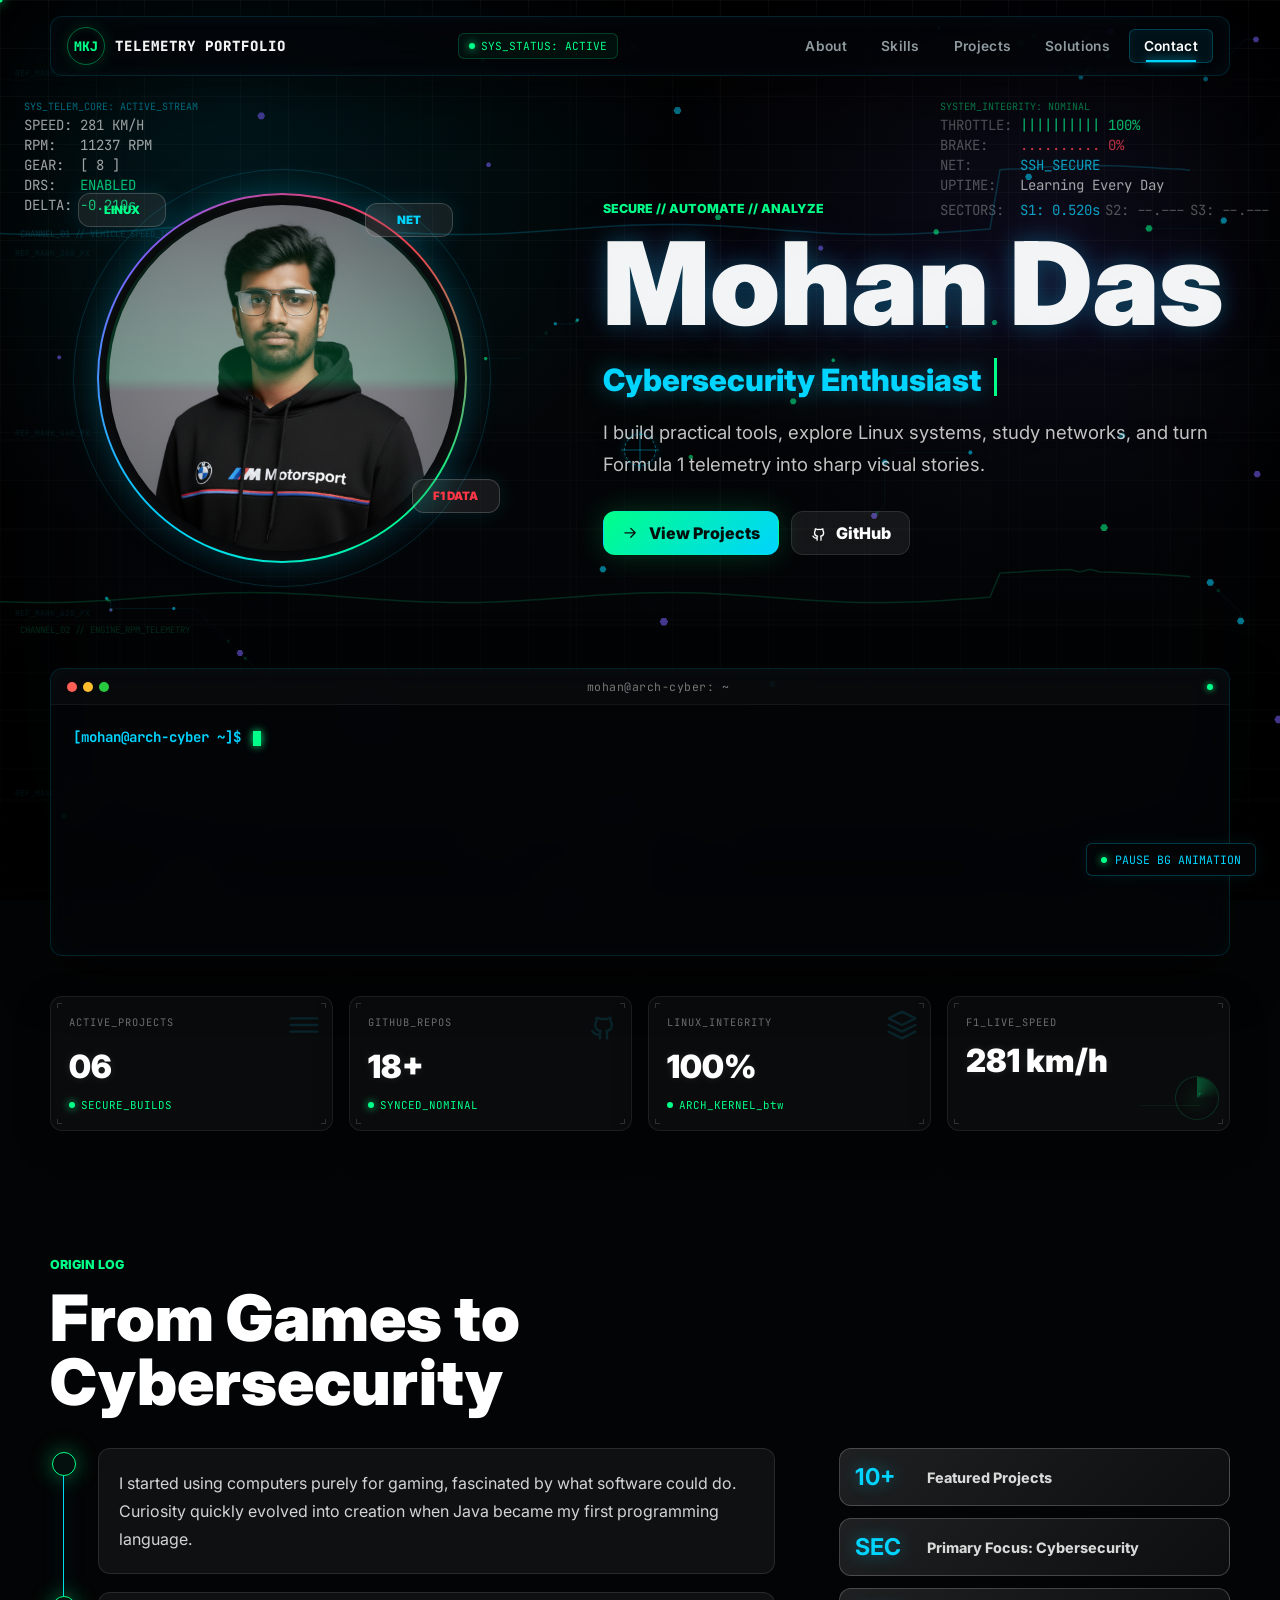
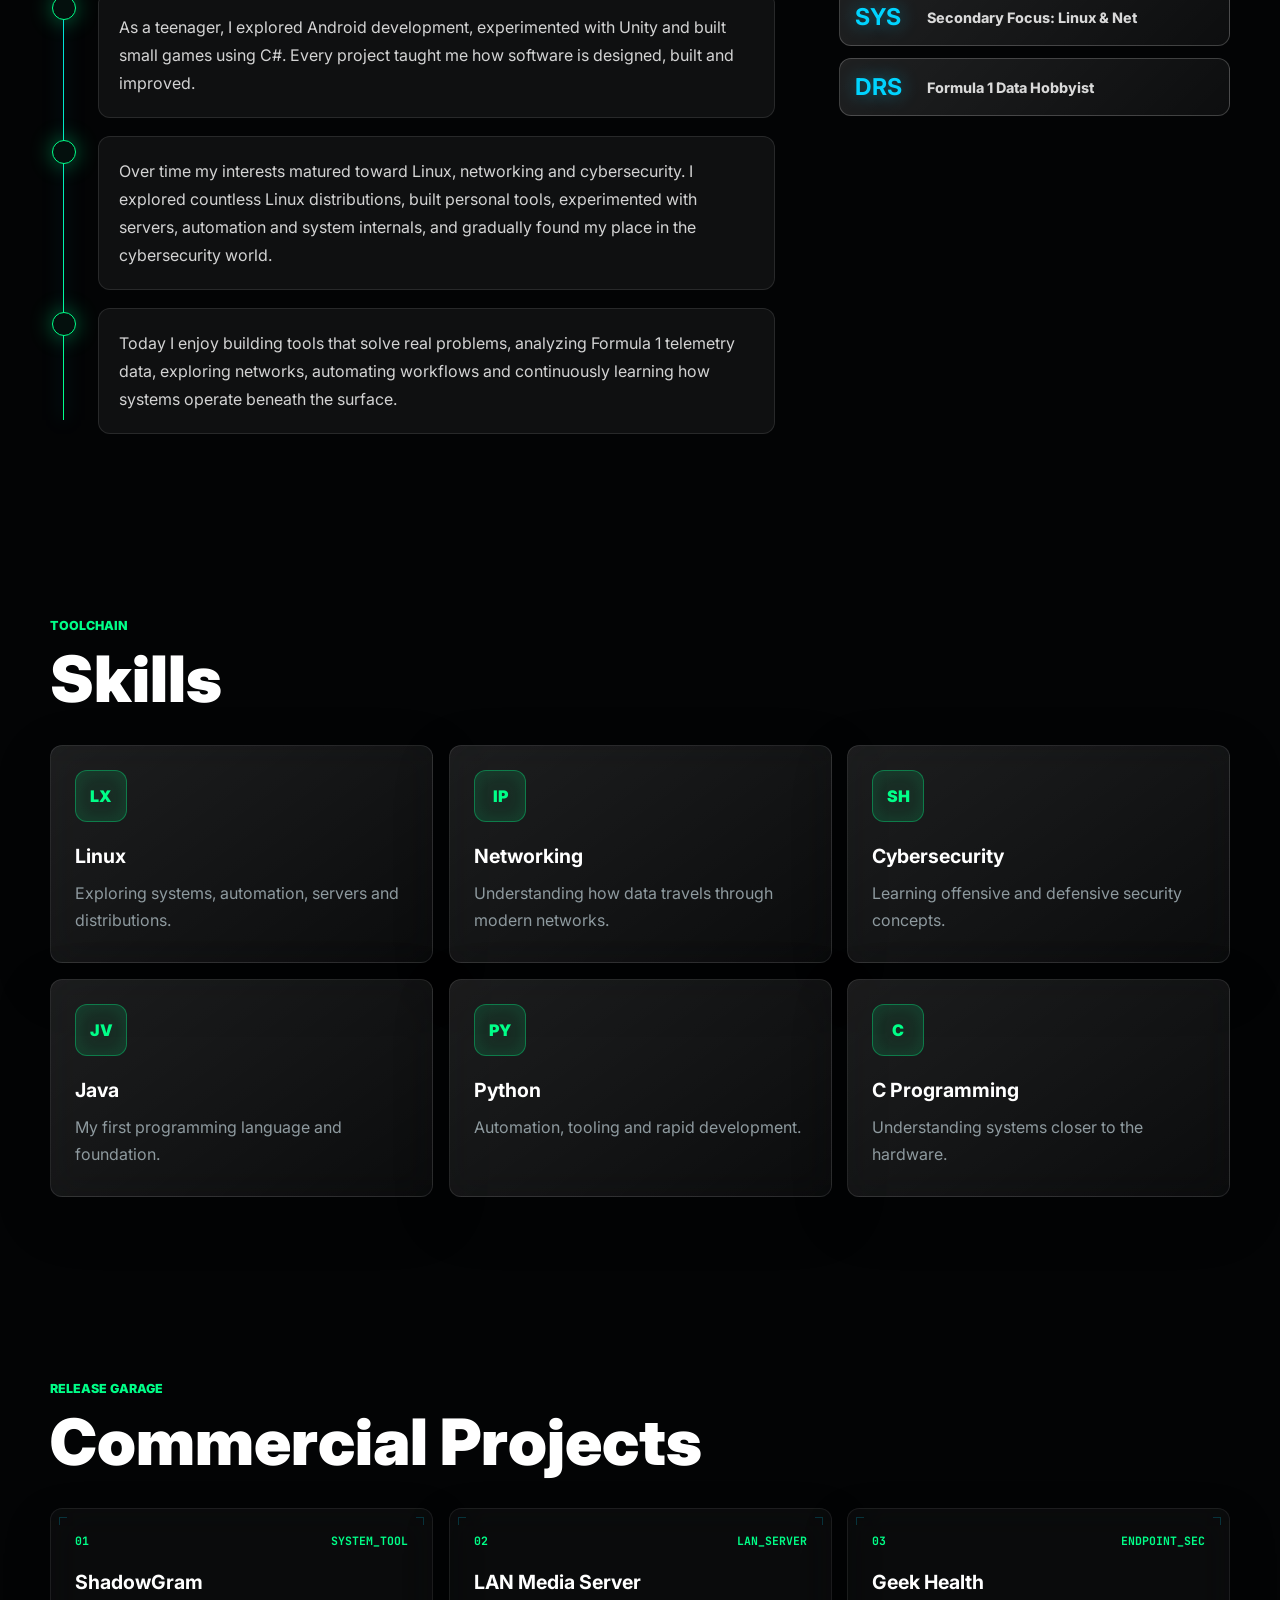
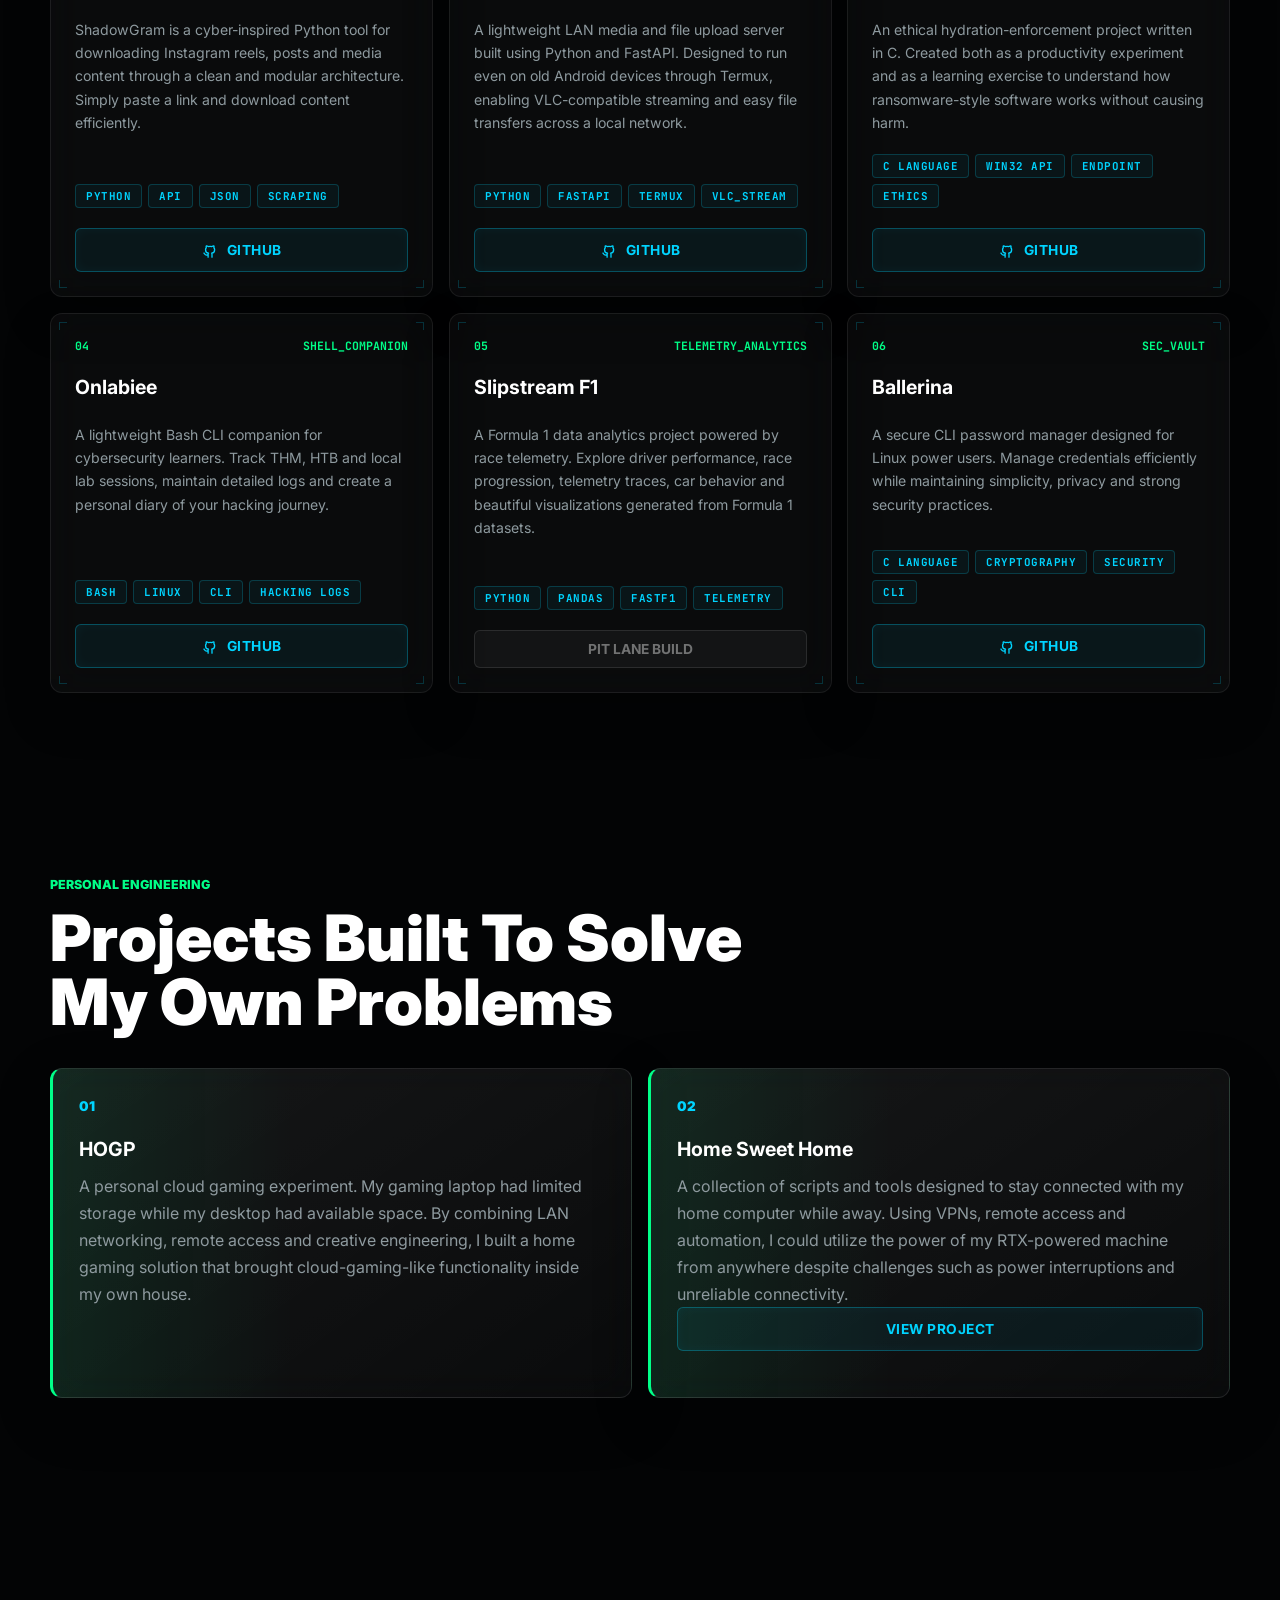
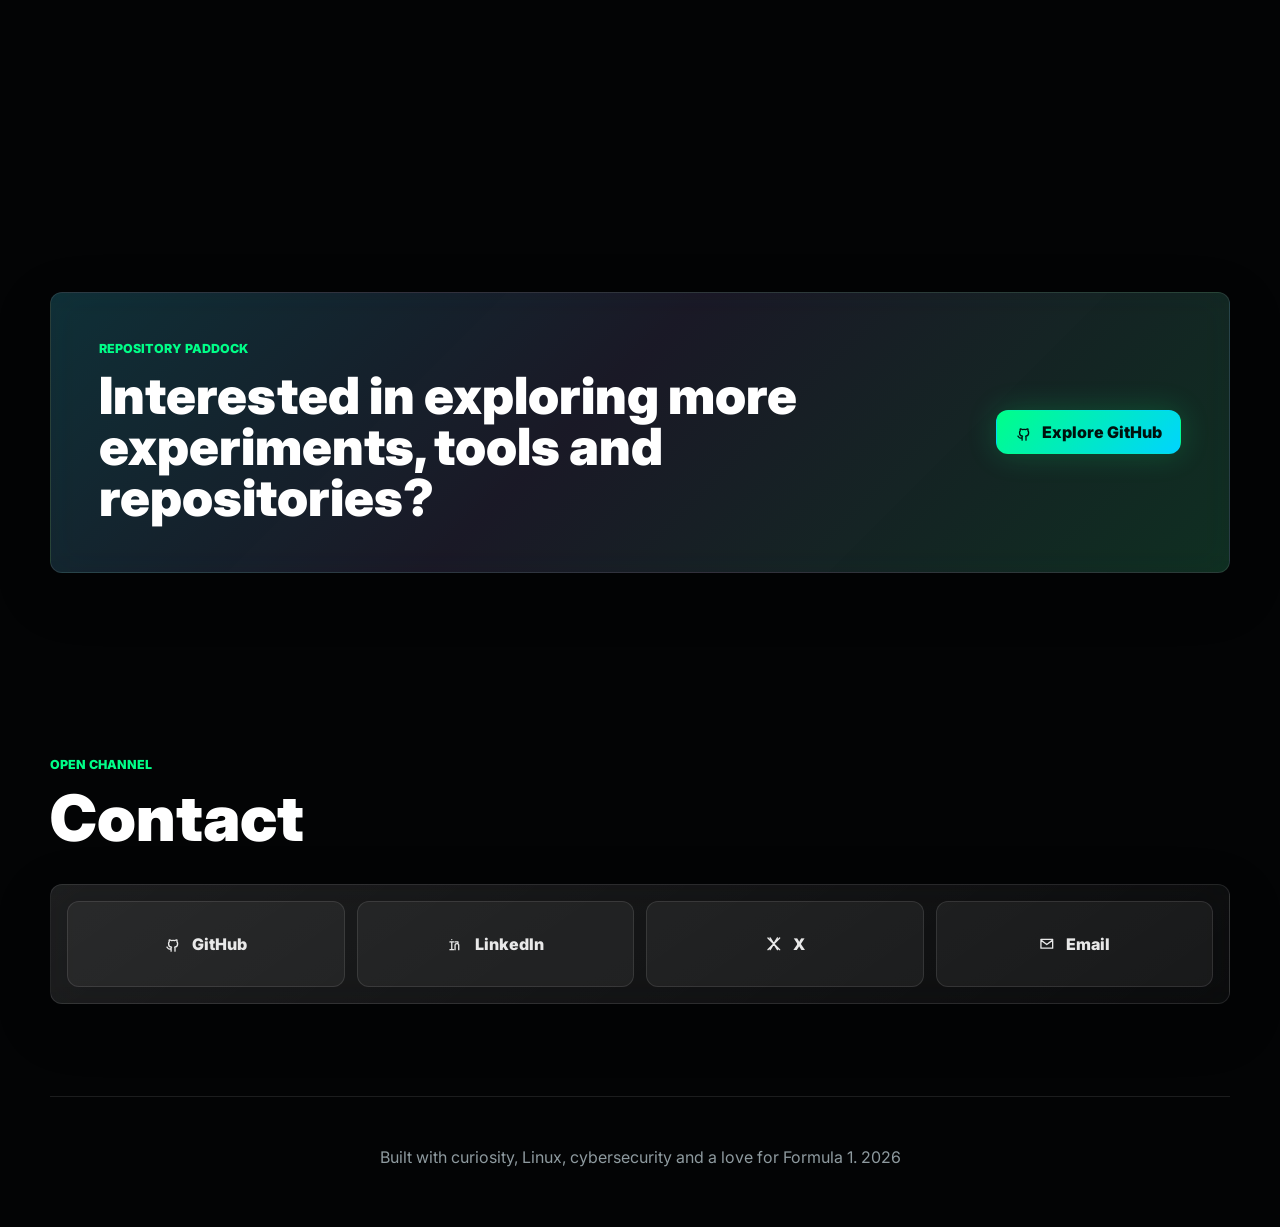
==== new/index.html @ 69c66ffc "Portfolio V2 before deployment" ====
<!DOCTYPE html>
<html lang="en">
<head>
  <meta charset="UTF-8">
  <meta name="viewport" content="width=device-width, initial-scale=1.0">
  <meta name="description" content="Mohandas K J portfolio: cybersecurity, Linux, networking, Python, tools, and Formula 1 telemetry projects.">
  <title>Mohandas K J | Cybersecurity Portfolio</title>
  <link rel="preconnect" href="https://fonts.googleapis.com">
  <link rel="preconnect" href="https://fonts.gstatic.com" crossorigin>
  <link href="https://fonts.googleapis.com/css2?family=Fira+Code:wght@400;500;700&family=Inter:wght@300;400;500;600;700;800;900&family=JetBrains+Mono:ital,wght@0,300;0,400;0,600;0,700;1,400&display=swap" rel="stylesheet">
  <link rel="stylesheet" href="styles.css">
</head>
<body>
  <div class="loader" id="loader" aria-hidden="true">
    <div class="loader-console">
      <div class="loader-header">
        <div class="terminal-dots">
          <span class="terminal-dot red"></span>
          <span class="terminal-dot yellow"></span>
          <span class="terminal-dot green"></span>
        </div>
        <div class="loader-title">SECURE_CORE_BOOT_V2.7</div>
        <div class="terminal-status-dot"></div>
      </div>
      <div class="loader-body" id="loader-body">
        <!-- Scroll logs populated dynamically by script -->
      </div>
      <div class="loader-footer">
        <div class="loader-status-container">
          <span>SYS_INIT: SEQUENCE_START</span>
          <span id="loader-percent">0%</span>
        </div>
        <div class="loader-bar"><span id="loader-progress-span"></span></div>
      </div>
    </div>
    <div class="loader-access-granted" id="loader-access">ACCESS GRANTED</div>
  </div>

  <!-- Cinematic Hero Background Video -->
  <div class="hero-video-bg" id="hero-video-bg"></div>
  <div class="video-dark-overlay" aria-hidden="true"></div>
  <div class="video-vignette" aria-hidden="true"></div>

  <canvas id="particle-canvas" class="background-canvas" aria-hidden="true"></canvas>
  <canvas id="telemetry-canvas" class="telemetry-canvas" aria-hidden="true"></canvas>
  <div class="cursor-dot" aria-hidden="true"></div>
  <div class="cursor-ring" aria-hidden="true"></div>

  <!-- Traveling F1 Wireframe Glance Overlay -->
  <div class="f1-car-glance-container" id="f1-car-glance-container">
    <svg class="f1-car-wireframe" id="f1-car-wireframe" viewBox="0 0 300 80">
      <!-- F1 Car Silhouette Outline -->
      <path d="M10,65 L35,65 M35,65 C38,40 66,40 69,65 M69,65 L233,65 M233,65 C236,38 260,38 263,65 M263,65 L285,65 M275,65 L280,35 L295,35 L292,60 L280,62 M69,65 L110,62 L130,48 L155,48 L170,38 L180,43 L205,43 L215,35 L225,50 L233,60" />
      <path d="M135,48 L142,32 C155,30 162,38 165,48 Z" />
      <path d="M160,44 C163,38 169,38 172,44 Z" />
      <!-- Wheels -->
      <circle cx="52" cy="58" r="14" />
      <circle cx="52" cy="58" r="6" />
      <circle cx="248" cy="58" r="14" />
      <circle cx="248" cy="58" r="6" />
      <!-- Telemetry Stream Tail -->
      <path d="M5,65 L-70,65 M25,48 L-55,48 M15,35 L-65,35" stroke-dasharray="5 5" opacity="0.6" />
    </svg>
  </div>

  <header class="site-header">
    <a class="brand" href="#home" aria-label="Mohandas K J home">
      <span class="brand-mark">MKJ</span>
      <span class="brand-copy">Telemetry Portfolio</span>
    </a>
    <div class="nav-status-container">
      <div class="nav-status">SYS_STATUS: ACTIVE</div>
      <button class="nav-toggle" id="nav-toggle" type="button" aria-label="Open navigation" aria-expanded="false">
        <span></span>
        <span></span>
        <span></span>
      </button>
    </div>
    <nav class="site-nav" id="site-nav" aria-label="Primary navigation">
      <a href="#about">About</a>
      <a href="#skills">Skills</a>
      <a href="#projects">Projects</a>
      <a href="#solutions">Solutions</a>
      <a href="#contact">Contact</a>
    </nav>
  </header>

  <main id="home">
    <section class="hero section-band">
      <div class="hero-grid">
        <div class="hero-media reveal">
          <div class="profile-shell">
            <img src="profile.png" alt="Mohan Das profile photo" class="profile-photo">
            <span class="scan-ring"></span>
          </div>
          <div class="orbit-chip chip-linux">LINUX</div>
          <div class="orbit-chip chip-f1">F1 DATA</div>
          <div class="orbit-chip chip-net">NET</div>
        </div>

        <div class="hero-copy reveal">
          <p class="eyebrow">secure // automate // analyze</p>
          <h1>Mohan Das</h1>
          <p class="role-line">
            <span id="typing-text"></span><span class="typing-caret" aria-hidden="true"></span>
          </p>
          <p class="hero-lede">
            I build practical tools, explore Linux systems, study networks, and turn Formula 1 telemetry into sharp visual stories.
          </p>
          <div class="hero-actions">
            <a class="button primary" href="#projects">
              <svg viewBox="0 0 24 24" aria-hidden="true"><path d="M4 12h14M12 6l6 6-6 6"/></svg>
              View Projects
            </a>
            <a class="button ghost" href="https://github.com/Mohandas-KJ" target="_blank" rel="noreferrer">
              <svg viewBox="0 0 24 24" aria-hidden="true"><path d="M9 19c-4 1.2-4-2-5-2.5M15 22v-3.5c0-1 .1-1.4-.5-2 2-.2 4.1-1 4.1-4.7 0-1-.4-1.9-1-2.6.1-.3.5-1.3-.1-2.6 0 0-.8-.3-2.7 1a9.4 9.4 0 0 0-4.8 0c-1.9-1.3-2.7-1-2.7-1-.6 1.3-.2 2.3-.1 2.6-.7.7-1 1.6-1 2.6 0 3.7 2.1 4.5 4.1 4.7-.3.3-.6.8-.6 1.6V22"/></svg>
              GitHub
            </a>
          </div>
        </div>
      </div>

      <!-- Arch Linux Style Terminal Panel -->
      <div class="terminal-card reveal" aria-label="Arch Linux System Terminal">
        <div class="terminal-header">
          <div class="terminal-dots">
            <span class="terminal-dot red"></span>
            <span class="terminal-dot yellow"></span>
            <span class="terminal-dot green"></span>
          </div>
          <div class="terminal-title">mohan@arch-cyber: ~</div>
          <div class="terminal-status-dot"></div>
        </div>
        <div class="terminal-body" id="terminal-body">
          <!-- Typewritten terminal commands will render here -->
          <div class="terminal-line"><span class="terminal-prompt">[mohan@arch-cyber ~]$ </span><span class="terminal-cursor"></span></div>
        </div>
      </div>

      <!-- SOC Cybersecurity Dashboard Widgets -->
      <div class="dashboard-grid reveal">
        <!-- Widget 1: Active Projects -->
        <div class="dashboard-widget">
          <div class="widget-corner tl"></div>
          <div class="widget-corner tr"></div>
          <div class="widget-corner bl"></div>
          <div class="widget-corner br"></div>
          <div class="widget-label">ACTIVE_PROJECTS</div>
          <div class="widget-value" id="widget-projects-val">06</div>
          <div class="widget-meta">
            <span class="widget-status-indicator pulse"></span>
            <span>SECURE_BUILDS</span>
          </div>
          <div class="widget-icon-bg">
            <svg viewBox="0 0 24 24"><path d="M2 17h20M2 12h20M2 7h20"/></svg>
          </div>
        </div>
        
        <!-- Widget 2: GitHub repos -->
        <div class="dashboard-widget">
          <div class="widget-corner tl"></div>
          <div class="widget-corner tr"></div>
          <div class="widget-corner bl"></div>
          <div class="widget-corner br"></div>
          <div class="widget-label">GITHUB_REPOS</div>
          <div class="widget-value" id="widget-repos-val">18+</div>
          <div class="widget-meta">
            <span class="widget-status-indicator pulse"></span>
            <span>SYNCED_NOMINAL</span>
          </div>
          <div class="widget-icon-bg">
            <svg viewBox="0 0 24 24"><path d="M9 19c-4 1.2-4-2-5-2.5M15 22v-3.5c0-1 .1-1.4-.5-2 2-.2 4.1-1 4.1-4.7 0-1-.4-1.9-1-2.6.1-.3.5-1.3-.1-2.6 0 0-.8-.3-2.7 1a9.4 9.4 0 0 0-4.8 0c-1.9-1.3-2.7-1-2.7-1-.6 1.3-.2 2.3-.1 2.6-.7.7-1 1.6-1 2.6 0 3.7 2.1 4.5 4.1 4.7-.3.3-.6.8-.6 1.6V22"/></svg>
          </div>
        </div>

        <!-- Widget 3: Uptime / Linux System -->
        <div class="dashboard-widget">
          <div class="widget-corner tl"></div>
          <div class="widget-corner tr"></div>
          <div class="widget-corner bl"></div>
          <div class="widget-corner br"></div>
          <div class="widget-label">LINUX_INTEGRITY</div>
          <div class="widget-value" id="widget-uptime-val">100%</div>
          <div class="widget-meta">
            <span class="widget-status-indicator"></span>
            <span>ARCH_KERNEL_btw</span>
          </div>
          <div class="widget-icon-bg">
            <svg viewBox="0 0 24 24"><path d="M12 2L2 7l10 5 10-5-10-5zM2 17l10 5 10-5M2 12l10 5 10-5"/></svg>
          </div>
        </div>

        <!-- Widget 4: Formula 1 live telemetry -->
        <div class="dashboard-widget">
          <div class="widget-corner tl"></div>
          <div class="widget-corner tr"></div>
          <div class="widget-corner bl"></div>
          <div class="widget-corner br"></div>
          <div class="widget-label">F1_LIVE_SPEED</div>
          <div class="widget-value" id="widget-f1-val">318 km/h</div>
          <div class="widget-meta">
            <canvas id="widget-sparkline" class="sparkline-canvas"></canvas>
          </div>
          <div class="radar-sweep"></div>
        </div>
      </div>
    </section>

    <section class="about section-band" id="about">
      <div class="section-heading reveal">
        <p class="eyebrow">origin log</p>
        <h2>From Games to Cybersecurity</h2>
      </div>
      <div class="about-layout">
        <ol class="timeline">
          <li class="timeline-item reveal">
            <span class="timeline-node"></span>
            <p>I started using computers purely for gaming, fascinated by what software could do. Curiosity quickly evolved into creation when Java became my first programming language.</p>
          </li>
          <li class="timeline-item reveal">
            <span class="timeline-node"></span>
            <p>As a teenager, I explored Android development, experimented with Unity and built small games using C#. Every project taught me how software is designed, built and improved.</p>
          </li>
          <li class="timeline-item reveal">
            <span class="timeline-node"></span>
            <p>Over time my interests matured toward Linux, networking and cybersecurity. I explored countless Linux distributions, built personal tools, experimented with servers, automation and system internals, and gradually found my place in the cybersecurity world.</p>
          </li>
          <li class="timeline-item reveal">
            <span class="timeline-node"></span>
            <p>Today I enjoy building tools that solve real problems, analyzing Formula 1 telemetry data, exploring networks, automating workflows and continuously learning how systems operate beneath the surface.</p>
          </li>
        </ol>

        <div class="stat-stack reveal">
          <div class="stat-strip"><strong>10+</strong><span>Featured Projects</span></div>
          <div class="stat-strip"><strong>SEC</strong><span>Primary Focus: Cybersecurity</span></div>
          <div class="stat-strip"><strong>SYS</strong><span>Secondary Focus: Linux & Net</span></div>
          <div class="stat-strip"><strong>DRS</strong><span>Formula 1 Data Hobbyist</span></div>
        </div>
      </div>
    </section>

    <section class="skills section-band" id="skills">
      <div class="section-heading reveal">
        <p class="eyebrow">toolchain</p>
        <h2>Skills</h2>
      </div>
      <div class="skill-grid">
        <article class="skill-card reveal">
          <span class="skill-icon">LX</span>
          <h3>Linux</h3>
          <p>Exploring systems, automation, servers and distributions.</p>
        </article>
        <article class="skill-card reveal">
          <span class="skill-icon">IP</span>
          <h3>Networking</h3>
          <p>Understanding how data travels through modern networks.</p>
        </article>
        <article class="skill-card reveal">
          <span class="skill-icon">SH</span>
          <h3>Cybersecurity</h3>
          <p>Learning offensive and defensive security concepts.</p>
        </article>
        <article class="skill-card reveal">
          <span class="skill-icon">JV</span>
          <h3>Java</h3>
          <p>My first programming language and foundation.</p>
        </article>
        <article class="skill-card reveal">
          <span class="skill-icon">PY</span>
          <h3>Python</h3>
          <p>Automation, tooling and rapid development.</p>
        </article>
        <article class="skill-card reveal">
          <span class="skill-icon">C</span>
          <h3>C Programming</h3>
          <p>Understanding systems closer to the hardware.</p>
        </article>
      </div>
    </section>

    <section class="projects section-band" id="projects">
      <div class="section-heading reveal">
        <p class="eyebrow">release garage</p>
        <h2>Commercial Projects</h2>
      </div>
      <div class="project-grid">
        <article class="project-card reveal">
          <div class="card-corner tl"></div>
          <div class="card-corner tr"></div>
          <div class="card-corner bl"></div>
          <div class="card-corner br"></div>
          <div class="project-topline"><span>01</span><span>SYSTEM_TOOL</span></div>
          <h3>ShadowGram</h3>
          <p>ShadowGram is a cyber-inspired Python tool for downloading Instagram reels, posts and media content through a clean and modular architecture. Simply paste a link and download content efficiently.</p>
          <div class="project-tech-badges">
            <span class="tech-badge">Python</span>
            <span class="tech-badge">API</span>
            <span class="tech-badge">JSON</span>
            <span class="tech-badge">Scraping</span>
          </div>
          <a class="project-link" href="https://github.com/Mohandas-KJ/ShadowGram-ig" target="_blank" rel="noreferrer">
            <svg viewBox="0 0 24 24" aria-hidden="true"><path d="M9 19c-4 1.2-4-2-5-2.5M15 22v-3.5c0-1 .1-1.4-.5-2 2-.2 4.1-1 4.1-4.7 0-1-.4-1.9-1-2.6.1-.3.5-1.3-.1-2.6 0 0-.8-.3-2.7 1a9.4 9.4 0 0 0-4.8 0c-1.9-1.3-2.7-1-2.7-1-.6 1.3-.2 2.3-.1 2.6-.7.7-1 1.6-1 2.6 0 3.7 2.1 4.5 4.1 4.7-.3.3-.6.8-.6 1.6V22"/></svg>
            GitHub
          </a>
        </article>
        <article class="project-card reveal">
          <div class="card-corner tl"></div>
          <div class="card-corner tr"></div>
          <div class="card-corner bl"></div>
          <div class="card-corner br"></div>
          <div class="project-topline"><span>02</span><span>LAN_SERVER</span></div>
          <h3>LAN Media Server</h3>
          <p>A lightweight LAN media and file upload server built using Python and FastAPI. Designed to run even on old Android devices through Termux, enabling VLC-compatible streaming and easy file transfers across a local network.</p>
          <div class="project-tech-badges">
            <span class="tech-badge">Python</span>
            <span class="tech-badge">FastAPI</span>
            <span class="tech-badge">Termux</span>
            <span class="tech-badge">VLC_Stream</span>
          </div>
          <a class="project-link" href="https://github.com/Mohandas-KJ/termux-lan-media-server" target="_blank" rel="noreferrer">
            <svg viewBox="0 0 24 24" aria-hidden="true"><path d="M9 19c-4 1.2-4-2-5-2.5M15 22v-3.5c0-1 .1-1.4-.5-2 2-.2 4.1-1 4.1-4.7 0-1-.4-1.9-1-2.6.1-.3.5-1.3-.1-2.6 0 0-.8-.3-2.7 1a9.4 9.4 0 0 0-4.8 0c-1.9-1.3-2.7-1-2.7-1-.6 1.3-.2 2.3-.1 2.6-.7.7-1 1.6-1 2.6 0 3.7 2.1 4.5 4.1 4.7-.3.3-.6.8-.6 1.6V22"/></svg>
            GitHub
          </a>
        </article>
        <article class="project-card reveal">
          <div class="card-corner tl"></div>
          <div class="card-corner tr"></div>
          <div class="card-corner bl"></div>
          <div class="card-corner br"></div>
          <div class="project-topline"><span>03</span><span>ENDPOINT_SEC</span></div>
          <h3>Geek Health</h3>
          <p>An ethical hydration-enforcement project written in C. Created both as a productivity experiment and as a learning exercise to understand how ransomware-style software works without causing harm.</p>
          <div class="project-tech-badges">
            <span class="tech-badge">C Language</span>
            <span class="tech-badge">Win32 API</span>
            <span class="tech-badge">Endpoint</span>
            <span class="tech-badge">Ethics</span>
          </div>
          <a class="project-link" href="https://github.com/Mohandas-KJ/geek-health-H2O-Ransom" target="_blank" rel="noreferrer">
            <svg viewBox="0 0 24 24" aria-hidden="true"><path d="M9 19c-4 1.2-4-2-5-2.5M15 22v-3.5c0-1 .1-1.4-.5-2 2-.2 4.1-1 4.1-4.7 0-1-.4-1.9-1-2.6.1-.3.5-1.3-.1-2.6 0 0-.8-.3-2.7 1a9.4 9.4 0 0 0-4.8 0c-1.9-1.3-2.7-1-2.7-1-.6 1.3-.2 2.3-.1 2.6-.7.7-1 1.6-1 2.6 0 3.7 2.1 4.5 4.1 4.7-.3.3-.6.8-.6 1.6V22"/></svg>
            GitHub
          </a>
        </article>
        <article class="project-card reveal">
          <div class="card-corner tl"></div>
          <div class="card-corner tr"></div>
          <div class="card-corner bl"></div>
          <div class="card-corner br"></div>
          <div class="project-topline"><span>04</span><span>SHELL_COMPANION</span></div>
          <h3>Onlabiee</h3>
          <p>A lightweight Bash CLI companion for cybersecurity learners. Track THM, HTB and local lab sessions, maintain detailed logs and create a personal diary of your hacking journey.</p>
          <div class="project-tech-badges">
            <span class="tech-badge">Bash</span>
            <span class="tech-badge">Linux</span>
            <span class="tech-badge">CLI</span>
            <span class="tech-badge">Hacking Logs</span>
          </div>
          <a class="project-link" href="https://github.com/Mohandas-KJ/cybersecurity-logger-onlabiee" target="_blank" rel="noreferrer">
            <svg viewBox="0 0 24 24" aria-hidden="true"><path d="M9 19c-4 1.2-4-2-5-2.5M15 22v-3.5c0-1 .1-1.4-.5-2 2-.2 4.1-1 4.1-4.7 0-1-.4-1.9-1-2.6.1-.3.5-1.3-.1-2.6 0 0-.8-.3-2.7 1a9.4 9.4 0 0 0-4.8 0c-1.9-1.3-2.7-1-2.7-1-.6 1.3-.2 2.3-.1 2.6-.7.7-1 1.6-1 2.6 0 3.7 2.1 4.5 4.1 4.7-.3.3-.6.8-.6 1.6V22"/></svg>
            GitHub
          </a>
        </article>
        <article class="project-card reveal">
          <div class="card-corner tl"></div>
          <div class="card-corner tr"></div>
          <div class="card-corner bl"></div>
          <div class="card-corner br"></div>
          <div class="project-topline"><span>05</span><span>TELEMETRY_ANALYTICS</span></div>
          <h3>Slipstream F1</h3>
          <p>A Formula 1 data analytics project powered by race telemetry. Explore driver performance, race progression, telemetry traces, car behavior and beautiful visualizations generated from Formula 1 datasets.</p>
          <div class="project-tech-badges">
            <span class="tech-badge">Python</span>
            <span class="tech-badge">Pandas</span>
            <span class="tech-badge">FastF1</span>
            <span class="tech-badge">Telemetry</span>
          </div>
          <span class="project-status">Pit Lane Build</span>
        </article>
        <article class="project-card reveal">
          <div class="card-corner tl"></div>
          <div class="card-corner tr"></div>
          <div class="card-corner bl"></div>
          <div class="card-corner br"></div>
          <div class="project-topline"><span>06</span><span>SEC_VAULT</span></div>
          <h3>Ballerina</h3>
          <p>A secure CLI password manager designed for Linux power users. Manage credentials efficiently while maintaining simplicity, privacy and strong security practices.</p>
          <div class="project-tech-badges">
            <span class="tech-badge">C Language</span>
            <span class="tech-badge">Cryptography</span>
            <span class="tech-badge">Security</span>
            <span class="tech-badge">CLI</span>
          </div>
          <a class="project-link" href="https://github.com/Mohandas-KJ/ballerina" target="_blank" rel="noreferrer">
            <svg viewBox="0 0 24 24" aria-hidden="true"><path d="M9 19c-4 1.2-4-2-5-2.5M15 22v-3.5c0-1 .1-1.4-.5-2 2-.2 4.1-1 4.1-4.7 0-1-.4-1.9-1-2.6.1-.3.5-1.3-.1-2.6 0 0-.8-.3-2.7 1a9.4 9.4 0 0 0-4.8 0c-1.9-1.3-2.7-1-2.7-1-.6 1.3-.2 2.3-.1 2.6-.7.7-1 1.6-1 2.6 0 3.7 2.1 4.5 4.1 4.7-.3.3-.6.8-.6 1.6V22"/></svg>
            GitHub
          </a>
        </article>
      </div>
    </section>

    <section class="solutions section-band" id="solutions">
      <div class="section-heading reveal">
        <p class="eyebrow">personal engineering</p>
        <h2>Projects Built To Solve My Own Problems</h2>
      </div>
      <div class="solution-grid">
        <article class="solution-card reveal">
          <span class="solution-number">01</span>
          <h3>HOGP</h3>
          <p>A personal cloud gaming experiment. My gaming laptop had limited storage while my desktop had available space. By combining LAN networking, remote access and creative engineering, I built a home gaming solution that brought cloud-gaming-like functionality inside my own house.</p>
        </article>
        <article class="solution-card reveal">
          <span class="solution-number">02</span>
          <h3>Home Sweet Home</h3>
          <p>A collection of scripts and tools designed to stay connected with my home computer while away. Using VPNs, remote access and automation, I could utilize the power of my RTX-powered machine from anywhere despite challenges such as power interruptions and unreliable connectivity.</p>
          <a class="text-link" href="https://github.com/Mohandas-KJ/HomeSweetHome-mgr" target="_blank" rel="noreferrer">View Project</a>
        </article>
        <article class="solution-card reveal">
          <span class="solution-number">03</span>
          <h3>Streakify - GO Streak</h3>
          <p>A Jetpack Compose Android application designed to build consistency through streak tracking. Created as a personal productivity companion focused on maintaining discipline and momentum.</p>
          <a class="text-link" href="https://github.com/Mohandas-KJ/streakify-GoStreak" target="_blank" rel="noreferrer">View Project</a>
        </article>
        <article class="solution-card reveal">
          <span class="solution-number">04</span>
          <h3>Pomodoro CLI</h3>
          <p>A lightweight command-line productivity companion. Built to provide distraction-free focus sessions, task scheduling and Pomodoro-based workflow management directly from the terminal.</p>
          <a class="text-link" href="https://github.com/Mohandas-KJ/productivity-pomodoroCLI" target="_blank" rel="noreferrer">View Project</a>
        </article>
      </div>
    </section>

    <section class="more section-band" aria-label="More repositories">
      <div class="github-cta reveal">
        <div>
          <p class="eyebrow">repository paddock</p>
          <h2>Interested in exploring more experiments, tools and repositories?</h2>
        </div>
        <a class="button primary" href="https://github.com/Mohandas-KJ?tab=repositories" target="_blank" rel="noreferrer">
          <svg viewBox="0 0 24 24" aria-hidden="true"><path d="M9 19c-4 1.2-4-2-5-2.5M15 22v-3.5c0-1 .1-1.4-.5-2 2-.2 4.1-1 4.1-4.7 0-1-.4-1.9-1-2.6.1-.3.5-1.3-.1-2.6 0 0-.8-.3-2.7 1a9.4 9.4 0 0 0-4.8 0c-1.9-1.3-2.7-1-2.7-1-.6 1.3-.2 2.3-.1 2.6-.7.7-1 1.6-1 2.6 0 3.7 2.1 4.5 4.1 4.7-.3.3-.6.8-.6 1.6V22"/></svg>
          Explore GitHub
        </a>
      </div>
    </section>

    <section class="contact section-band" id="contact">
      <div class="section-heading reveal">
        <p class="eyebrow">open channel</p>
        <h2>Contact</h2>
      </div>
      <div class="contact-panel reveal">
        <a class="social-button" href="https://github.com/Mohandas-KJ" target="_blank" rel="noreferrer" aria-label="GitHub profile">
          <svg viewBox="0 0 24 24" aria-hidden="true"><path d="M9 19c-4 1.2-4-2-5-2.5M15 22v-3.5c0-1 .1-1.4-.5-2 2-.2 4.1-1 4.1-4.7 0-1-.4-1.9-1-2.6.1-.3.5-1.3-.1-2.6 0 0-.8-.3-2.7 1a9.4 9.4 0 0 0-4.8 0c-1.9-1.3-2.7-1-2.7-1-.6 1.3-.2 2.3-.1 2.6-.7.7-1 1.6-1 2.6 0 3.7 2.1 4.5 4.1 4.7-.3.3-.6.8-.6 1.6V22"/></svg>
          <span>GitHub</span>
        </a>
        <a class="social-button" href="https://www.linkedin.com/in/mohandaskj/" target="_blank" rel="noreferrer" aria-label="LinkedIn profile">
          <svg viewBox="0 0 24 24" aria-hidden="true"><path d="M6.5 9.5V20M6.5 6.2v.1M11 20v-6.2c0-2.7 5-3 5 0V20M4 9.5h5M4 20h5M11 9.5h4v1.7"/></svg>
          <span>LinkedIn</span>
        </a>
        <a class="social-button" href="https://x.com/TheGeekMohan" target="_blank" rel="noreferrer" aria-label="X profile">
          <svg viewBox="0 0 24 24" aria-hidden="true"><path d="M4 4l16 16M20 4L4 20M7 4l10 16M17 4 7 20"/></svg>
          <span>X</span>
        </a>
        <a class="social-button" href="mailto:mohandaskj.11@gmail.com" aria-label="Email Mohandas K J">
          <svg viewBox="0 0 24 24" aria-hidden="true"><path d="M4 6h16v12H4zM4 7l8 6 8-6"/></svg>
          <span>Email</span>
        </a>
      </div>
    </section>
  </main>

  <footer class="site-footer">
    <p>Built with curiosity, Linux, cybersecurity and a love for Formula 1. <span id="year"></span></p>
  </footer>

  <!-- Unified Play/Pause Background Animation Control -->
  <button class="bg-pause-btn" id="pause-bg-btn" aria-label="Pause background animation">
    <span class="btn-status-indicator"></span>
    <span class="btn-text">PAUSE BG ANIMATION</span>
  </button>

  <script src="script.js"></script>
</body>
</html>
---- new/styles.css ----
@import url('https://fonts.googleapis.com/css2?family=Fira+Code:wght@400;500;700&family=Inter:wght@300;400;500;600;700;800;900&family=JetBrains+Mono:ital,wght@0,300;0,400;0,600;0,700;1,400&display=swap');

:root {
  color-scheme: dark;
  --bg: #030405;
  --bg-soft: #080b0d;
  --glass: rgba(255, 255, 255, 0.05);
  --glass-strong: rgba(255, 255, 255, 0.1);
  --line: rgba(255, 255, 255, 0.1);
  --line-bright: rgba(0, 212, 255, 0.48);
  --blue: #00d4ff;
  --purple: #7b61ff;
  --green: #00ff88;
  --red: #ff3747;
  --text: #ffffff;
  --muted: #8e9a9f;
  --shadow-blue: 0 0 34px rgba(0, 212, 255, 0.25);
  --shadow-green: 0 0 30px rgba(0, 255, 136, 0.2);
  --max: 1180px;
  --radius: 12px;
  --font-mono: 'JetBrains Mono', 'Fira Code', monospace;
  --font-sans: 'Inter', sans-serif;
}

* {
  box-sizing: border-box;
}

html {
  scroll-behavior: smooth;
  background: var(--bg);
  overflow-x: hidden;
}

body {
  min-height: 100vh;
  margin: 0;
  color: var(--text);
  background: transparent;
  font-family: Inter, ui-sans-serif, system-ui, -apple-system, BlinkMacSystemFont, "Segoe UI", Arial, sans-serif;
  letter-spacing: 0;
  overflow-x: hidden;
}

body::before {
  position: fixed;
  inset: 0;
  z-index: -4;
  content: "";
  background-image:
    linear-gradient(rgba(255, 255, 255, 0.035) 1px, transparent 1px),
    linear-gradient(90deg, rgba(255, 255, 255, 0.035) 1px, transparent 1px);
  background-size: 48px 48px;
  mask-image: linear-gradient(to bottom, rgba(0, 0, 0, 0.95), rgba(0, 0, 0, 0.2));
}

body.no-scroll {
  overflow: hidden;
}

a {
  color: inherit;
  text-decoration: none;
}

img {
  display: block;
  max-width: 100%;
}

button,
a {
  -webkit-tap-highlight-color: transparent;
}

svg {
  width: 1.1rem;
  height: 1.1rem;
  fill: none;
  stroke: currentColor;
  stroke-linecap: round;
  stroke-linejoin: round;
  stroke-width: 1.8;
}

::selection {
  color: #00100a;
  background: var(--green);
}

.background-canvas,
.telemetry-canvas {
  position: fixed;
  inset: 0;
  z-index: -7;
  width: 100%;
  height: 100%;
  pointer-events: none;
}

.telemetry-canvas {
  z-index: -8;
  opacity: 0.74;
  mix-blend-mode: screen;
}

.loader {
  position: fixed;
  inset: 0;
  z-index: 1000;
  display: flex;
  flex-direction: column;
  align-items: center;
  justify-content: center;
  gap: 1.5rem;
  background: #020304;
  transition: opacity 600ms cubic-bezier(0.25, 1, 0.5, 1), visibility 600ms ease;
  padding: 20px;
}

.loader.is-hidden {
  opacity: 0;
  visibility: hidden;
  pointer-events: none;
}

.loader-console {
  width: min(650px, 90vw);
  background: rgba(4, 6, 8, 0.95);
  border: 1px solid rgba(0, 212, 255, 0.25);
  border-radius: 8px;
  overflow: hidden;
  box-shadow: 0 25px 60px rgba(0, 0, 0, 0.85), 0 0 30px rgba(0, 212, 255, 0.1);
  font-family: var(--font-mono);
}

.loader-header {
  background: rgba(255, 255, 255, 0.03);
  border-bottom: 1px solid rgba(255, 255, 255, 0.08);
  padding: 10px 16px;
  display: flex;
  align-items: center;
  justify-content: space-between;
}

.loader-title {
  color: rgba(255, 255, 255, 0.45);
  font-size: 0.72rem;
  letter-spacing: 1px;
}

.loader-body {
  padding: 18px;
  height: 220px;
  overflow-y: auto;
  font-size: 0.82rem;
  line-height: 1.45;
  color: var(--blue);
  scroll-behavior: smooth;
}

.loader-body::-webkit-scrollbar {
  width: 4px;
}
.loader-body::-webkit-scrollbar-thumb {
  background: rgba(0, 212, 255, 0.2);
}

.loader-row {
  margin: 3px 0;
  display: flex;
  align-items: flex-start;
  gap: 8px;
}

.loader-row.info {
  color: rgba(255, 255, 255, 0.85);
}

.loader-row.success {
  color: var(--green);
}

.loader-row.success::before {
  content: "[ OK ]";
  font-weight: bold;
  color: var(--green);
  margin-right: 4px;
}

.loader-row.warn {
  color: var(--red);
}

.loader-footer {
  padding: 14px 18px;
  background: rgba(0, 0, 0, 0.25);
  border-top: 1px solid rgba(255, 255, 255, 0.04);
  display: flex;
  flex-direction: column;
  gap: 10px;
}

.loader-status-container {
  display: flex;
  justify-content: space-between;
  font-size: 0.72rem;
  font-family: var(--font-mono);
  color: var(--muted);
}

.loader-bar {
  width: 100%;
  height: 4px;
  background: rgba(255, 255, 255, 0.05);
  border-radius: 2px;
  overflow: hidden;
  position: relative;
}

.loader-bar span {
  display: block;
  width: 0%;
  height: 100%;
  background: linear-gradient(90deg, var(--blue), var(--green));
  box-shadow: 0 0 10px var(--blue);
  transition: width 100ms ease;
}

.loader-access-granted {
  font-size: 1.4rem;
  font-weight: 900;
  color: var(--green);
  text-shadow: 0 0 15px rgba(0, 255, 136, 0.6);
  letter-spacing: 4px;
  margin-top: 10px;
  text-align: center;
  opacity: 0;
  transform: scale(0.9);
  transition: opacity 300ms ease, transform 300ms ease;
  font-family: var(--font-mono);
}

.loader-access-granted.visible {
  opacity: 1;
  transform: scale(1);
  animation: pulseAccess 1.2s infinite;
}

@keyframes pulseAccess {
  0%, 100% { opacity: 1; text-shadow: 0 0 15px rgba(0, 255, 136, 0.6); }
  50% { opacity: 0.7; text-shadow: 0 0 25px rgba(0, 255, 136, 0.9); }
}

.site-header {
  position: sticky;
  top: 0;
  z-index: 50;
  display: flex;
  align-items: center;
  justify-content: space-between;
  width: min(var(--max), calc(100% - 32px));
  margin: 16px auto 0;
  padding: 10px 16px;
  border: 1px solid rgba(0, 212, 255, 0.15);
  border-radius: var(--radius);
  background: rgba(3, 5, 8, 0.75);
  backdrop-filter: blur(20px);
  box-shadow: 0 16px 48px rgba(0, 0, 0, 0.5), inset 0 0 20px rgba(0, 212, 255, 0.05);
}

.brand {
  display: inline-flex;
  align-items: center;
  gap: 10px;
  min-width: 0;
  font-weight: 800;
}

.brand-mark {
  display: grid;
  place-items: center;
  width: 38px;
  height: 38px;
  border: 1px solid rgba(0, 255, 136, 0.4);
  border-radius: 50%;
  color: var(--green);
  font-size: 0.82rem;
  font-family: var(--font-mono);
  box-shadow: 0 0 15px rgba(0, 255, 136, 0.15), inset 0 0 10px rgba(0, 255, 136, 0.1);
}

.brand-copy {
  overflow: hidden;
  color: rgba(255, 255, 255, 0.95);
  font-size: 0.88rem;
  font-family: var(--font-mono);
  text-transform: uppercase;
  letter-spacing: 1px;
}

.site-nav {
  display: flex;
  align-items: center;
  gap: 4px;
}

.nav-status-container {
  display: flex;
  align-items: center;
  gap: 8px;
}

.nav-status {
  font-family: var(--font-mono);
  font-size: 0.7rem;
  color: var(--green);
  display: flex;
  align-items: center;
  gap: 6px;
  padding: 5px 10px;
  border-radius: 6px;
  background: rgba(0, 255, 136, 0.05);
  border: 1px solid rgba(0, 255, 136, 0.2);
}

.nav-status::before {
  content: "";
  display: inline-block;
  width: 6px;
  height: 6px;
  border-radius: 50%;
  background: var(--green);
  box-shadow: 0 0 8px var(--green);
  animation: blinkFast 1.5s infinite;
}

@keyframes blinkFast {
  0%, 100% { opacity: 1; }
  50% { opacity: 0.3; }
}

.site-nav a {
  position: relative;
  padding: 8px 14px;
  border-radius: 6px;
  color: var(--muted);
  font-size: 0.86rem;
  font-family: var(--font-sans);
  font-weight: 600;
  letter-spacing: 0.3px;
  transition: all 250ms cubic-bezier(0.25, 0.8, 0.25, 1);
  border: 1px solid transparent;
}

.site-nav a::after {
  content: "";
  position: absolute;
  bottom: 0;
  left: 20%;
  right: 20%;
  height: 2px;
  background: var(--blue);
  box-shadow: 0 0 8px var(--blue);
  transform: scaleX(0);
  transform-origin: center;
  transition: transform 300ms cubic-bezier(0.25, 0.8, 0.25, 1);
}

.site-nav a:hover {
  color: var(--blue);
  background: rgba(0, 212, 255, 0.05);
  border-color: rgba(0, 212, 255, 0.1);
}

.site-nav a.is-active {
  color: #fff;
  background: rgba(0, 212, 255, 0.07);
  border-color: rgba(0, 212, 255, 0.25);
  box-shadow: inset 0 0 8px rgba(0, 212, 255, 0.05);
}

.site-nav a:hover::after,
.site-nav a.is-active::after {
  transform: scaleX(1);
}

.nav-toggle {
  display: none;
  width: 42px;
  height: 42px;
  border: 1px solid var(--line);
  border-radius: var(--radius);
  color: var(--text);
  background: rgba(255, 255, 255, 0.07);
}

.nav-toggle span {
  display: block;
  width: 18px;
  height: 2px;
  margin: 4px auto;
  background: currentColor;
  transition: transform 180ms ease, opacity 180ms ease;
}

.nav-toggle.is-open span:nth-child(1) {
  transform: translateY(6px) rotate(45deg);
}

.nav-toggle.is-open span:nth-child(2) {
  opacity: 0;
}

.nav-toggle.is-open span:nth-child(3) {
  transform: translateY(-6px) rotate(-45deg);
}

.section-band {
  width: min(var(--max), calc(100% - 32px));
  margin: 0 auto;
  padding: 92px 0;
}

.hero {
  display: grid;
  min-height: min(820px, calc(86svh - 24px));
  padding-top: 52px;
  padding-bottom: 34px;
  align-items: center;
}

.hero-grid {
  display: grid;
  grid-template-columns: minmax(260px, 0.85fr) minmax(300px, 1.15fr);
  gap: clamp(38px, 7vw, 96px);
  align-items: center;
}

.hero-media {
  position: relative;
  min-height: clamp(320px, 44vw, 500px);
  display: grid;
  place-items: center;
}

.profile-shell {
  position: relative;
  width: clamp(230px, 32vw, 370px);
  aspect-ratio: 1;
  padding: 10px;
  border-radius: 50%;
  background:
    linear-gradient(var(--bg), var(--bg)) padding-box,
    conic-gradient(from 130deg, var(--green), var(--blue), var(--purple), var(--red), var(--green)) border-box;
  border: 2px solid transparent;
  box-shadow:
    var(--shadow-blue),
    inset 0 0 30px rgba(255, 255, 255, 0.08);
  animation: floatProfile 6s ease-in-out infinite;
}

.profile-shell::before,
.profile-shell::after {
  position: absolute;
  inset: -26px;
  z-index: -1;
  content: "";
  border: 1px solid rgba(0, 212, 255, 0.16);
  border-radius: 50%;
}

.profile-shell::after {
  inset: 26px;
  border-color: rgba(0, 255, 136, 0.18);
  box-shadow: inset 0 0 22px rgba(0, 255, 136, 0.12);
}

.profile-photo {
  width: 100%;
  height: 100%;
  border-radius: 50%;
  object-fit: cover;
  background: #080b0c;
}

.scan-ring {
  position: absolute;
  inset: 7px;
  border-radius: 50%;
  background: linear-gradient(180deg, transparent 0%, rgba(0, 255, 136, 0.22) 50%, transparent 54%);
  mix-blend-mode: screen;
  animation: scan 2.4s linear infinite;
  pointer-events: none;
}

.orbit-chip {
  position: absolute;
  display: grid;
  min-width: 88px;
  min-height: 34px;
  place-items: center;
  border: 1px solid rgba(255, 255, 255, 0.18);
  border-radius: var(--radius);
  color: var(--text);
  background: rgba(255, 255, 255, 0.08);
  backdrop-filter: blur(16px);
  font-size: 0.72rem;
  font-weight: 900;
  box-shadow: 0 0 24px rgba(0, 212, 255, 0.12);
  animation: chipFloat 5.4s ease-in-out infinite;
}

.chip-linux {
  top: 13%;
  left: 6%;
  color: var(--green);
}

.chip-f1 {
  right: 3%;
  bottom: 23%;
  color: var(--red);
  animation-delay: -1.2s;
}

.chip-net {
  right: 13%;
  top: 15%;
  color: var(--blue);
  animation-delay: -2.3s;
}

.hero-copy {
  min-width: 0;
}

.eyebrow {
  margin: 0 0 14px;
  color: var(--green);
  font-size: 0.78rem;
  font-weight: 850;
  text-transform: uppercase;
}

h1,
h2,
h3,
p {
  overflow-wrap: anywhere;
}

h1 {
  margin: 0;
  color: rgba(255, 255, 255, 0.95);
  font-size: clamp(3rem, 9vw, 7.4rem);
  line-height: 0.92;
  font-weight: 950;
  overflow-wrap: normal;
  white-space: nowrap;
  text-shadow:
    0 0 22px rgba(0, 212, 255, 0.26),
    0 0 54px rgba(123, 97, 255, 0.18);
}

.role-line {
  min-height: 2.25rem;
  margin: 22px 0 18px;
  color: var(--blue);
  font-size: clamp(1.25rem, 2.4vw, 2rem);
  font-weight: 850;
  text-shadow: 0 0 22px rgba(0, 212, 255, 0.45);
}

.typing-caret {
  display: inline-block;
  width: 0.7rem;
  height: 1.25em;
  margin-left: 5px;
  border-right: 3px solid var(--green);
  vertical-align: -0.18em;
  animation: caretBlink 850ms steps(1) infinite;
}

.hero-lede {
  max-width: 640px;
  margin: 0;
  color: rgba(255, 255, 255, 0.76);
  font-size: clamp(1rem, 1.6vw, 1.16rem);
  line-height: 1.75;
  text-shadow: 0 1px 3px rgba(0, 0, 0, 0.8), 0 0 10px rgba(0, 0, 0, 0.5);
}

.hero-actions {
  display: flex;
  flex-wrap: wrap;
  gap: 12px;
  margin-top: 30px;
}

.button,
.project-link,
.text-link {
  display: inline-flex;
  align-items: center;
  justify-content: center;
  gap: 9px;
  min-height: 44px;
  border-radius: var(--radius);
  font-weight: 850;
  transition: transform 180ms ease, border-color 180ms ease, box-shadow 180ms ease, background 180ms ease;
}

.button {
  padding: 0 18px;
  border: 1px solid var(--line);
}

.button.primary {
  color: #00110d;
  background: linear-gradient(135deg, var(--green), var(--blue));
  border-color: transparent;
  box-shadow: var(--shadow-green);
}

.button.ghost {
  color: var(--text);
  background: rgba(255, 255, 255, 0.07);
}

.button:hover,
.project-link:hover,
.text-link:hover,
.social-button:hover {
  transform: translateY(-2px);
}

.button.primary:hover {
  box-shadow: 0 0 38px rgba(0, 255, 136, 0.3), 0 0 54px rgba(0, 212, 255, 0.18);
}

.button.ghost:hover {
  border-color: rgba(0, 212, 255, 0.56);
  box-shadow: var(--shadow-blue);
}

.telemetry-strip {
  display: grid;
  grid-template-columns: repeat(4, 1fr);
  gap: 10px;
  margin-top: clamp(26px, 6vw, 78px);
}

.telemetry-strip span,
.stat-strip {
  min-height: 58px;
  padding: 13px 15px;
  border: 1px solid rgba(255, 255, 255, 0.2);
  border-radius: var(--radius);
  background: linear-gradient(135deg, rgba(255, 255, 255, 0.115), rgba(255, 255, 255, 0.045));
  backdrop-filter: blur(14px);
  color: rgba(255, 255, 255, 0.92);
  font-size: 0.9rem;
  font-weight: 760;
}

.section-heading {
  max-width: 760px;
  margin-bottom: 34px;
}

.section-heading h2,
.github-cta h2 {
  margin: 0;
  font-size: clamp(2rem, 5vw, 4.4rem);
  line-height: 1;
  font-weight: 930;
}

.about-layout {
  display: grid;
  grid-template-columns: minmax(0, 1.3fr) minmax(240px, 0.7fr);
  gap: clamp(24px, 5vw, 70px);
  align-items: start;
}

.timeline {
  position: relative;
  display: grid;
  gap: 18px;
  margin: 0;
  padding: 0;
  list-style: none;
}

.timeline::before {
  position: absolute;
  top: 14px;
  bottom: 14px;
  left: 13px;
  width: 1px;
  content: "";
  background: linear-gradient(var(--blue), var(--green));
  box-shadow: 0 0 18px rgba(0, 212, 255, 0.55);
}

.timeline-item {
  position: relative;
  padding-left: 48px;
}

.timeline-node {
  position: absolute;
  top: 4px;
  left: 2px;
  width: 24px;
  height: 24px;
  border: 1px solid var(--green);
  border-radius: 50%;
  background: #04100d;
  box-shadow: 0 0 22px rgba(0, 255, 136, 0.44);
}

.timeline-item p {
  margin: 0;
  padding: 20px;
  border: 1px solid var(--line);
  border-radius: var(--radius);
  color: rgba(255, 255, 255, 0.82);
  background: var(--glass);
  backdrop-filter: blur(16px);
  line-height: 1.75;
}

.stat-stack {
  display: grid;
  gap: 12px;
  position: sticky;
  top: 102px;
}

.stat-strip {
  display: grid;
  grid-template-columns: 72px 1fr;
  align-items: center;
}

.stat-strip strong {
  color: var(--blue);
  font-size: 1.45rem;
  text-shadow: 0 0 18px rgba(0, 212, 255, 0.44);
}

.stat-strip span {
  color: rgba(255, 255, 255, 0.84);
  font-weight: 760;
}

.skill-grid,
.project-grid,
.solution-grid {
  display: grid;
  gap: 16px;
}

.skill-grid {
  grid-template-columns: repeat(3, minmax(0, 1fr));
}

.project-grid {
  grid-template-columns: repeat(3, minmax(0, 1fr));
}

.solution-grid {
  grid-template-columns: repeat(2, minmax(0, 1fr));
}

.skill-card,
.project-card,
.solution-card,
.github-cta,
.contact-panel {
  position: relative;
  overflow: hidden;
  border: 1px solid var(--line);
  border-radius: var(--radius);
  background: linear-gradient(145deg, rgba(255, 255, 255, 0.105), rgba(255, 255, 255, 0.035));
  backdrop-filter: blur(18px);
  box-shadow: 0 18px 55px rgba(0, 0, 0, 0.24);
}

.skill-card::before,
.project-card::before,
.solution-card::before,
.github-cta::before,
.contact-panel::before {
  position: absolute;
  inset: 0;
  content: "";
  background: radial-gradient(circle at var(--glow-x, 50%) var(--glow-y, 0%), rgba(0, 212, 255, 0.18), transparent 34%);
  opacity: 0;
  transition: opacity 180ms ease;
  pointer-events: none;
}

.skill-card:hover::before,
.project-card:hover::before,
.solution-card:hover::before,
.github-cta:hover::before,
.contact-panel:hover::before {
  opacity: 1;
}

.skill-card {
  min-height: 218px;
  padding: 24px;
  transition: transform 200ms ease, border-color 200ms ease, box-shadow 200ms ease;
}

.skill-card:hover,
.project-card:hover,
.solution-card:hover {
  transform: translateY(-6px);
  border-color: rgba(0, 212, 255, 0.44);
  box-shadow: 0 26px 70px rgba(0, 0, 0, 0.28), var(--shadow-blue);
}

.skill-icon {
  display: grid;
  width: 52px;
  height: 52px;
  place-items: center;
  border: 1px solid rgba(0, 255, 136, 0.38);
  border-radius: var(--radius);
  color: var(--green);
  background: rgba(0, 255, 136, 0.08);
  font-weight: 940;
  box-shadow: inset 0 0 18px rgba(0, 255, 136, 0.12);
}

.skill-card h3,
.project-card h3,
.solution-card h3 {
  margin: 22px 0 12px;
  font-size: 1.22rem;
}

.skill-card p,
.project-card p,
.solution-card p {
  margin: 0;
  color: var(--muted);
  line-height: 1.68;
}

.project-card {
  position: relative;
  overflow: hidden;
  border: 1px solid rgba(255, 255, 255, 0.08);
  border-radius: var(--radius);
  background: rgba(255, 255, 255, 0.03) !important;
  backdrop-filter: blur(20px);
  padding: 24px !important;
  display: flex;
  flex-direction: column;
  min-height: 380px !important;
  box-shadow: 0 20px 45px rgba(0, 0, 0, 0.3);
  transition: transform 250ms cubic-bezier(0.25, 0.8, 0.25, 1),
              border-color 250ms ease,
              box-shadow 250ms cubic-bezier(0.25, 0.8, 0.25, 1);
}

.project-card::before {
  position: absolute;
  inset: 0;
  content: "";
  background: radial-gradient(circle at var(--glow-x, 50%) var(--glow-y, 50%), rgba(0, 212, 255, 0.12), transparent 45%);
  opacity: 0;
  transition: opacity 250ms ease;
  pointer-events: none;
}

.project-card:hover::before {
  opacity: 1;
}

.project-card:hover {
  transform: translateY(-8px) !important;
  border-color: rgba(0, 212, 255, 0.4) !important;
  box-shadow: 0 25px 60px rgba(0, 0, 0, 0.4), 0 0 25px rgba(0, 212, 255, 0.18) !important;
}

.card-corner {
  position: absolute;
  width: 8px;
  height: 8px;
  border-color: rgba(0, 212, 255, 0.2);
  border-style: solid;
  pointer-events: none;
  transition: border-color 250ms ease;
}
.card-corner.tl { top: 8px; left: 8px; border-width: 1px 0 0 1px; }
.card-corner.tr { top: 8px; right: 8px; border-width: 1px 1px 0 0; }
.card-corner.bl { bottom: 8px; left: 8px; border-width: 0 0 1px 1px; }
.card-corner.br { bottom: 8px; right: 8px; border-width: 0 1px 1px 0; }

.project-card:hover .card-corner {
  border-color: var(--blue);
  filter: drop-shadow(0 0 4px var(--blue));
}

.project-topline {
  display: flex;
  align-items: center;
  justify-content: space-between;
  gap: 12px;
  color: var(--green);
  font-size: 0.72rem;
  font-family: var(--font-mono);
  font-weight: 700;
}

.project-card p {
  color: var(--muted);
  font-size: 0.88rem;
  line-height: 1.65;
  margin: 12px 0 20px;
  flex: 1;
}

.solution-card p {
  flex: 1;
}

.project-tech-badges {
  display: flex;
  flex-wrap: wrap;
  gap: 6px;
  margin-bottom: 20px;
}

.tech-badge {
  font-family: var(--font-mono);
  font-size: 0.68rem;
  color: var(--blue);
  background: rgba(0, 212, 255, 0.05);
  border: 1px solid rgba(0, 212, 255, 0.2);
  padding: 4px 10px;
  border-radius: 4px;
  font-weight: bold;
  letter-spacing: 0.5px;
  text-transform: uppercase;
}

.project-card:hover .tech-badge {
  border-color: rgba(0, 212, 255, 0.4);
  box-shadow: 0 0 8px rgba(0, 212, 255, 0.15);
}

.project-link,
.text-link {
  display: inline-flex;
  align-items: center;
  justify-content: center;
  gap: 8px;
  width: 100%;
  margin-top: 0;
  padding: 10px 16px;
  background: rgba(0, 212, 255, 0.06);
  border: 1px solid rgba(0, 212, 255, 0.3);
  border-radius: 6px;
  color: var(--blue);
  font-size: 0.86rem;
  font-weight: bold;
  letter-spacing: 0.5px;
  text-transform: uppercase;
  transition: all 250ms ease;
  box-shadow: inset 0 0 12px rgba(0, 212, 255, 0.05);
}

.project-link:hover,
.text-link:hover {
  background: var(--blue) !important;
  color: #030405 !important;
  border-color: var(--blue) !important;
  box-shadow: 0 0 15px rgba(0, 212, 255, 0.4) !important;
  transform: translateY(-1px) !important;
}

.project-status {
  width: 100%;
  margin-top: 0;
  padding: 10px 16px;
  border-radius: 6px;
  text-transform: uppercase;
  text-align: center;
  font-size: 0.86rem;
  font-weight: bold;
  border: 1px solid rgba(255, 255, 255, 0.1);
  background: rgba(255, 255, 255, 0.04);
  color: rgba(255, 255, 255, 0.4);
}

.solution-card {
  min-height: 330px;
  padding: 26px;
  border-left: 3px solid var(--green);
  background:
    linear-gradient(90deg, rgba(0, 255, 136, 0.08), transparent 42%),
    linear-gradient(145deg, rgba(255, 255, 255, 0.08), rgba(255, 255, 255, 0.032));
  transition: transform 200ms ease, border-color 200ms ease, box-shadow 200ms ease;
}

.solution-number {
  color: var(--blue);
  font-size: 0.84rem;
  font-weight: 930;
}

.more {
  padding-top: 56px;
}

.github-cta {
  display: flex;
  align-items: center;
  justify-content: space-between;
  gap: 28px;
  padding: clamp(24px, 5vw, 48px);
  background:
    linear-gradient(135deg, rgba(0, 212, 255, 0.15), rgba(123, 97, 255, 0.08) 45%, rgba(0, 255, 136, 0.12)),
    rgba(255, 255, 255, 0.06);
}

.github-cta h2 {
  max-width: 740px;
  font-size: clamp(1.8rem, 4vw, 3.5rem);
}

.contact-panel {
  display: grid;
  grid-template-columns: repeat(4, 1fr);
  gap: 12px;
  padding: 16px;
}

.social-button {
  position: relative;
  display: flex;
  min-height: 86px;
  align-items: center;
  justify-content: center;
  gap: 10px;
  border: 1px solid var(--line);
  border-radius: var(--radius);
  color: rgba(255, 255, 255, 0.9);
  background: rgba(255, 255, 255, 0.055);
  font-weight: 850;
  transition: transform 180ms ease, border-color 180ms ease, box-shadow 180ms ease, color 180ms ease;
}

.social-button:hover {
  color: var(--green);
  border-color: rgba(0, 255, 136, 0.5);
  box-shadow: var(--shadow-green);
}

.site-footer {
  width: min(var(--max), calc(100% - 32px));
  margin: 0 auto;
  padding: 34px 0 44px;
  color: var(--muted);
  text-align: center;
  border-top: 1px solid var(--line);
}

.reveal {
  transform: translateY(30px) scale(0.98);
  opacity: 0;
  filter: blur(8px);
  transition: transform 950ms cubic-bezier(0.16, 1, 0.3, 1), 
              opacity 950ms cubic-bezier(0.16, 1, 0.3, 1),
              filter 950ms cubic-bezier(0.16, 1, 0.3, 1);
  will-change: transform, opacity, filter;
}

.reveal.is-visible {
  transform: translateY(0) scale(1);
  opacity: 1;
  filter: blur(0);
}

.cursor-dot,
.cursor-ring {
  position: fixed;
  top: 0;
  left: 0;
  z-index: 9999;
  border-radius: 50%;
  pointer-events: none;
  transform: translate(-50%, -50%);
}

.cursor-dot {
  width: 5px;
  height: 5px;
  background: var(--green);
  box-shadow: 0 0 10px var(--green), 0 0 20px var(--green);
  transition: transform 100ms ease, background-color 200ms ease;
}

.cursor-ring {
  width: 32px;
  height: 32px;
  border: 1px dashed rgba(0, 212, 255, 0.45);
  box-shadow: 0 0 12px rgba(0, 212, 255, 0.15);
  transition: width 200ms cubic-bezier(0.25, 1, 0.5, 1), 
              height 200ms cubic-bezier(0.25, 1, 0.5, 1), 
              border-color 200ms ease,
              transform 200ms cubic-bezier(0.25, 1, 0.5, 1);
}

.cursor-ring::before,
.cursor-ring::after {
  content: "";
  position: absolute;
  background: rgba(0, 212, 255, 0.4);
  transition: background-color 200ms ease, transform 200ms ease;
}

.cursor-ring::before {
  top: 50%;
  left: -4px;
  right: -4px;
  height: 1px;
  transform: translateY(-50%);
}

.cursor-ring::after {
  left: 50%;
  top: -4px;
  bottom: -4px;
  width: 1px;
  transform: translateX(-50%);
}

.cursor-ring.is-link {
  width: 44px;
  height: 44px;
  border: 1px solid rgba(0, 255, 136, 0.75);
  box-shadow: 0 0 15px rgba(0, 255, 136, 0.25);
  transform: translate(-50%, -50%) rotate(45deg);
}

.cursor-ring.is-link::before,
.cursor-ring.is-link::after {
  background: rgba(0, 255, 136, 0.7);
}

@keyframes loaderPulse {
  50% {
    transform: scale(1.05);
    box-shadow: inset 0 0 28px rgba(0, 255, 136, 0.22), 0 0 66px rgba(0, 212, 255, 0.38);
  }
}

@keyframes loadSlide {
  0% {
    transform: translateX(-110%);
  }
  100% {
    transform: translateX(240%);
  }
}

@keyframes caretBlink {
  50% {
    border-color: transparent;
  }
}

@keyframes floatProfile {
  0%,
  100% {
    transform: translateY(0);
  }
  50% {
    transform: translateY(-14px);
  }
}

@keyframes chipFloat {
  0%,
  100% {
    transform: translate3d(0, 0, 0);
  }
  50% {
    transform: translate3d(0, -12px, 0);
  }
}

@keyframes scan {
  0% {
    transform: translateY(-34%);
    opacity: 0;
  }
  20%,
  70% {
    opacity: 1;
  }
  100% {
    transform: translateY(34%);
    opacity: 0;
  }
}

@media (hover: hover) and (pointer: fine) {
  body {
    cursor: none;
  }

  a,
  button {
    cursor: none;
  }
}

@media (max-width: 980px) {
  .section-band {
    padding: 78px 0;
  }

  .hero {
    min-height: auto;
    padding-top: 60px;
  }

  .hero-grid,
  .about-layout {
    grid-template-columns: 1fr;
  }

  .hero-copy {
    text-align: center;
  }

  .hero-lede {
    margin: 0 auto;
  }

  .hero-actions {
    justify-content: center;
  }

  .stat-stack {
    position: static;
    grid-template-columns: repeat(2, minmax(0, 1fr));
  }

  .skill-grid,
  .project-grid {
    grid-template-columns: repeat(2, minmax(0, 1fr));
  }

  .telemetry-strip,
  .contact-panel {
    grid-template-columns: repeat(2, 1fr);
  }

  .github-cta {
    align-items: flex-start;
    flex-direction: column;
  }
}

@media (max-width: 720px) {
  .site-header {
    width: calc(100vw - 22px);
    max-width: var(--max);
    margin-top: 10px;
  }

  .brand-copy {
    display: none;
  }

  .nav-toggle {
    display: block;
  }

  .site-nav {
    position: absolute;
    top: calc(100% + 8px);
    right: 0;
    left: 0;
    display: grid;
    gap: 4px;
    padding: 10px;
    border: 1px solid var(--line);
    border-radius: var(--radius);
    background: rgba(5, 5, 5, 0.92);
    box-shadow: 0 18px 45px rgba(0, 0, 0, 0.45);
    transform: translateY(-8px);
    opacity: 0;
    visibility: hidden;
    transition: transform 180ms ease, opacity 180ms ease, visibility 180ms ease;
  }

  .site-nav.is-open {
    transform: translateY(0);
    opacity: 1;
    visibility: visible;
  }

  .site-nav a {
    padding: 13px 12px;
  }

  .section-band {
    width: min(100% - 24px, var(--max));
    padding: 64px 0;
  }

  .hero-media {
    min-height: 280px;
    overflow: clip;
    width: 100%;
  }

  .profile-shell {
    width: min(230px, 68vw);
  }

  h1 {
    font-size: clamp(2.35rem, 11vw, 3rem);
    line-height: 1;
  }

  .role-line {
    min-height: 2rem;
    font-size: clamp(1.05rem, 6vw, 1.35rem);
  }

  .hero-actions .button {
    width: 100%;
    max-width: none;
  }

  .hero-actions {
    display: grid;
    width: min(100%, 260px);
    margin-right: auto;
    margin-left: auto;
  }

  .orbit-chip {
    min-width: 76px;
    font-size: 0.68rem;
  }

  .chip-linux {
    left: 0;
  }

  .chip-f1 {
    right: 0;
  }

  .skill-grid,
  .project-grid,
  .solution-grid,
  .telemetry-strip,
  .contact-panel,
  .stat-stack {
    grid-template-columns: 1fr;
  }

  .project-card,
  .solution-card {
    min-height: auto;
  }

  .timeline-item {
    padding-left: 38px;
  }

  .timeline-item p {
    padding: 16px;
  }

  .social-button {
    min-height: 70px;
  }

  .cursor-dot,
  .cursor-ring {
    display: none;
  }
}

@media (prefers-reduced-motion: reduce) {
  *,
  *::before,
  *::after {
    scroll-behavior: auto !important;
    animation-duration: 0.001ms !important;
    animation-iteration-count: 1 !important;
    transition-duration: 0.001ms !important;
  }

  .background-canvas,
  .telemetry-canvas,
  .cursor-dot,
  .cursor-ring {
    display: none;
  }
}

/* Custom Added Styles for F1 & Cyber Enhancements */
.f1-car-glance-container {
  position: fixed;
  left: 0;
  width: 100%;
  height: 100%;
  top: 0;
  z-index: -1;
  pointer-events: none;
  overflow: hidden;
}

.f1-car-wireframe {
  position: absolute;
  top: 60%;
  left: -400px;
  width: 320px;
  height: auto;
  opacity: 0;
  pointer-events: none;
  filter: drop-shadow(0 0 8px rgba(0, 212, 255, 0.7));
  transition: transform 0.1s ease;
}

.f1-car-wireframe path {
  stroke: var(--blue);
  stroke-width: 1.5px;
  fill: none;
  stroke-dasharray: 1000;
  stroke-dashoffset: 0;
}

.f1-car-wireframe.animate {
  animation: f1Zoom 2.5s cubic-bezier(0.2, 0.8, 0.2, 1) forwards;
}

@keyframes f1Zoom {
  0% {
    left: -400px;
    opacity: 0;
    transform: skewX(-15deg);
  }
  15% {
    opacity: 0.15;
  }
  85% {
    opacity: 0.15;
  }
  100% {
    left: 105%;
    opacity: 0;
    transform: skewX(-5deg);
  }
}

/* Arch Linux Terminal Card */
.terminal-card {
  margin: 40px auto 0;
  border: 1px solid rgba(0, 212, 255, 0.15);
  border-radius: var(--radius);
  background: rgba(4, 6, 8, 0.65);
  backdrop-filter: blur(20px);
  box-shadow: 0 20px 50px rgba(0, 0, 0, 0.5), inset 0 0 20px rgba(0, 212, 255, 0.03);
  overflow: hidden;
  font-family: var(--font-mono);
  width: 100%;
}

.terminal-header {
  background: rgba(255, 255, 255, 0.02);
  border-bottom: 1px solid rgba(255, 255, 255, 0.05);
  padding: 10px 16px;
  display: flex;
  align-items: center;
  justify-content: space-between;
}

.terminal-dots {
  display: flex;
  gap: 6px;
}

.terminal-dot {
  width: 10px;
  height: 10px;
  border-radius: 50%;
}

.terminal-dot.red { background: #ff5f56; }
.terminal-dot.yellow { background: #ffbd2e; }
.terminal-dot.green { background: #27c93f; }

.terminal-title {
  color: rgba(255, 255, 255, 0.45);
  font-size: 0.72rem;
  letter-spacing: 0.5px;
}

.terminal-status-dot {
  width: 6px;
  height: 6px;
  border-radius: 50%;
  background: var(--green);
  box-shadow: 0 0 6px var(--green);
  animation: blinkFast 2s infinite;
}

.terminal-body {
  padding: 22px;
  min-height: 250px;
  color: rgba(255, 255, 255, 0.9);
  font-size: 0.88rem;
  line-height: 1.5;
}

.terminal-line {
  margin-bottom: 8px;
}

.terminal-prompt {
  color: var(--blue);
  font-weight: bold;
}

.terminal-cmd {
  color: #fff;
}

.terminal-out {
  color: var(--muted);
  margin-top: 4px;
  margin-bottom: 16px;
  padding-left: 12px;
  border-left: 2px solid rgba(255, 255, 255, 0.05);
  white-space: pre-line;
}

.terminal-cursor {
  display: inline-block;
  width: 8px;
  height: 15px;
  background: var(--green);
  margin-left: 4px;
  vertical-align: middle;
  animation: caretBlink 1s infinite;
  box-shadow: 0 0 8px var(--green);
}

/* SOC Dashboard Widgets */
.dashboard-grid {
  display: grid;
  grid-template-columns: repeat(4, 1fr);
  gap: 16px;
  margin-top: 40px;
  width: 100%;
}

.dashboard-widget {
  position: relative;
  overflow: hidden;
  border: 1px solid rgba(255, 255, 255, 0.08);
  border-radius: var(--radius);
  background: rgba(255, 255, 255, 0.03);
  backdrop-filter: blur(16px);
  padding: 18px;
  display: flex;
  flex-direction: column;
  justify-content: space-between;
  min-height: 135px;
  box-shadow: 0 12px 36px rgba(0, 0, 0, 0.25);
  transition: all 250ms cubic-bezier(0.25, 0.8, 0.25, 1);
}

.dashboard-widget:hover {
  transform: translateY(-2px);
  border-color: rgba(0, 212, 255, 0.35);
  background: rgba(0, 212, 255, 0.02);
  box-shadow: 0 16px 40px rgba(0, 212, 255, 0.08);
}

.widget-corner {
  position: absolute;
  width: 5px;
  height: 5px;
  border-color: rgba(255, 255, 255, 0.15);
  border-style: solid;
  pointer-events: none;
}
.widget-corner.tl { top: 6px; left: 6px; border-width: 1px 0 0 1px; }
.widget-corner.tr { top: 6px; right: 6px; border-width: 1px 1px 0 0; }
.widget-corner.bl { bottom: 6px; left: 6px; border-width: 0 0 1px 1px; }
.widget-corner.br { bottom: 6px; right: 6px; border-width: 0 1px 1px 0; }

.dashboard-widget:hover .widget-corner {
  border-color: var(--blue);
}

.widget-label {
  font-family: var(--font-mono);
  font-size: 0.65rem;
  color: rgba(255, 255, 255, 0.4);
  text-transform: uppercase;
  letter-spacing: 1px;
}

.widget-value {
  font-size: 2rem;
  font-weight: 900;
  color: #fff;
  line-height: 1.1;
  margin: 12px 0 6px;
  text-shadow: 0 0 10px rgba(255, 255, 255, 0.1);
}

.widget-meta {
  font-family: var(--font-mono);
  font-size: 0.68rem;
  color: var(--green);
  display: flex;
  align-items: center;
  gap: 6px;
}

.widget-status-indicator {
  width: 6px;
  height: 6px;
  border-radius: 50%;
  background: var(--green);
}
.widget-status-indicator.pulse {
  animation: blinkFast 1.5s infinite;
  box-shadow: 0 0 8px var(--green);
}
.widget-status-indicator.red {
  background: var(--red);
  box-shadow: 0 0 8px var(--red);
}

.widget-icon-bg {
  position: absolute;
  right: 12px;
  top: 12px;
  color: rgba(0, 212, 255, 0.12);
  pointer-events: none;
}

.widget-icon-bg svg {
  width: 32px;
  height: 32px;
}

.radar-sweep {
  position: absolute;
  right: 10px;
  bottom: 10px;
  width: 44px;
  height: 44px;
  border: 1px solid rgba(0, 255, 136, 0.15);
  border-radius: 50%;
  overflow: hidden;
  background: radial-gradient(circle, rgba(0, 255, 136, 0.05) 0%, transparent 70%);
}

.radar-sweep::after {
  content: "";
  position: absolute;
  top: 0; left: 0; right: 0; bottom: 0;
  background: conic-gradient(from 0deg, var(--green) 0deg, transparent 90deg, transparent 360deg);
  border-radius: 50%;
  opacity: 0.3;
  animation: rotateRadar 3s linear infinite;
  transform-origin: center;
}

@keyframes rotateRadar {
  to { transform: rotate(360deg); }
}

.sparkline-canvas {
  width: 70px;
  height: 25px;
  margin-left: auto;
  opacity: 0.7;
}

/* Responsive Overrides for New Components */
@media (max-width: 980px) {
  .dashboard-grid {
    grid-template-columns: repeat(2, 1fr);
  }
}

@media (max-width: 720px) {
  .dashboard-grid {
    grid-template-columns: 1fr;
  }
  .terminal-card {
    margin-top: 30px;
  }
  .terminal-body {
    padding: 16px;
    font-size: 0.8rem;
  }
  .f1-car-wireframe {
    width: 240px;
  }
}

/* Backdrop Video and Cinematic HUD Stacking */
.hero-video-bg {
  position: fixed;
  inset: 0;
  width: 100vw;
  height: 100vh;
  z-index: -10;
  overflow: hidden;
  pointer-events: none;
  background: #020304;
}

.bg-video-element {
  position: absolute;
  inset: 0;
  width: 100%;
  height: 100%;
  object-fit: cover;
  pointer-events: none;
  opacity: 0;
  filter: blur(5px) scale(1.03);
  transition: opacity 1500ms ease-in-out;
  will-change: opacity, filter;
}

.video-dark-overlay {
  position: fixed;
  inset: 0;
  z-index: -9;
  background:
    radial-gradient(circle at 18% 12%, rgba(0, 212, 255, 0.1), transparent 28rem),
    radial-gradient(circle at 82% 22%, rgba(123, 97, 255, 0.08), transparent 24rem),
    linear-gradient(180deg, rgba(3, 4, 5, 0.42) 0%, rgba(5, 7, 9, 0.65) 44%, rgba(3, 4, 5, 0.9) 100%);
  pointer-events: none;
}

.video-vignette {
  position: fixed;
  inset: 0;
  z-index: -9;
  box-shadow: inset 0 0 120px rgba(0, 0, 0, 0.9), inset 0 0 240px rgba(0, 0, 0, 0.7);
  pointer-events: none;
}

/* Pause Background Animation button */
.bg-pause-btn {
  position: fixed;
  bottom: 24px;
  right: 24px;
  z-index: 100;
  font-family: var(--font-mono);
  font-size: 0.72rem;
  color: var(--blue);
  background: rgba(3, 5, 8, 0.82);
  border: 1px solid rgba(0, 212, 255, 0.25);
  padding: 8px 14px;
  border-radius: 6px;
  cursor: pointer;
  backdrop-filter: blur(12px);
  transition: all 250ms cubic-bezier(0.25, 0.8, 0.25, 1);
  display: flex;
  align-items: center;
  gap: 8px;
  box-shadow: 0 0 15px rgba(0, 212, 255, 0.08);
}

.bg-pause-btn:hover {
  border-color: var(--green);
  color: var(--green);
  box-shadow: 0 0 20px rgba(0, 255, 136, 0.2);
  transform: translateY(-2px);
}

.bg-pause-btn .btn-status-indicator {
  width: 6px;
  height: 6px;
  border-radius: 50%;
  background: var(--green);
  box-shadow: 0 0 8px var(--green);
  transition: background-color 250ms ease, box-shadow 250ms ease;
}

.bg-pause-btn.paused .btn-status-indicator {
  background: var(--red);
  box-shadow: 0 0 8px var(--red);
}

/* Mobile responsive pause button placement */
@media (max-width: 720px) {
  .bg-pause-btn {
    bottom: 16px;
    right: 16px;
    padding: 6px 10px;
    font-size: 0.65rem;
  }
}
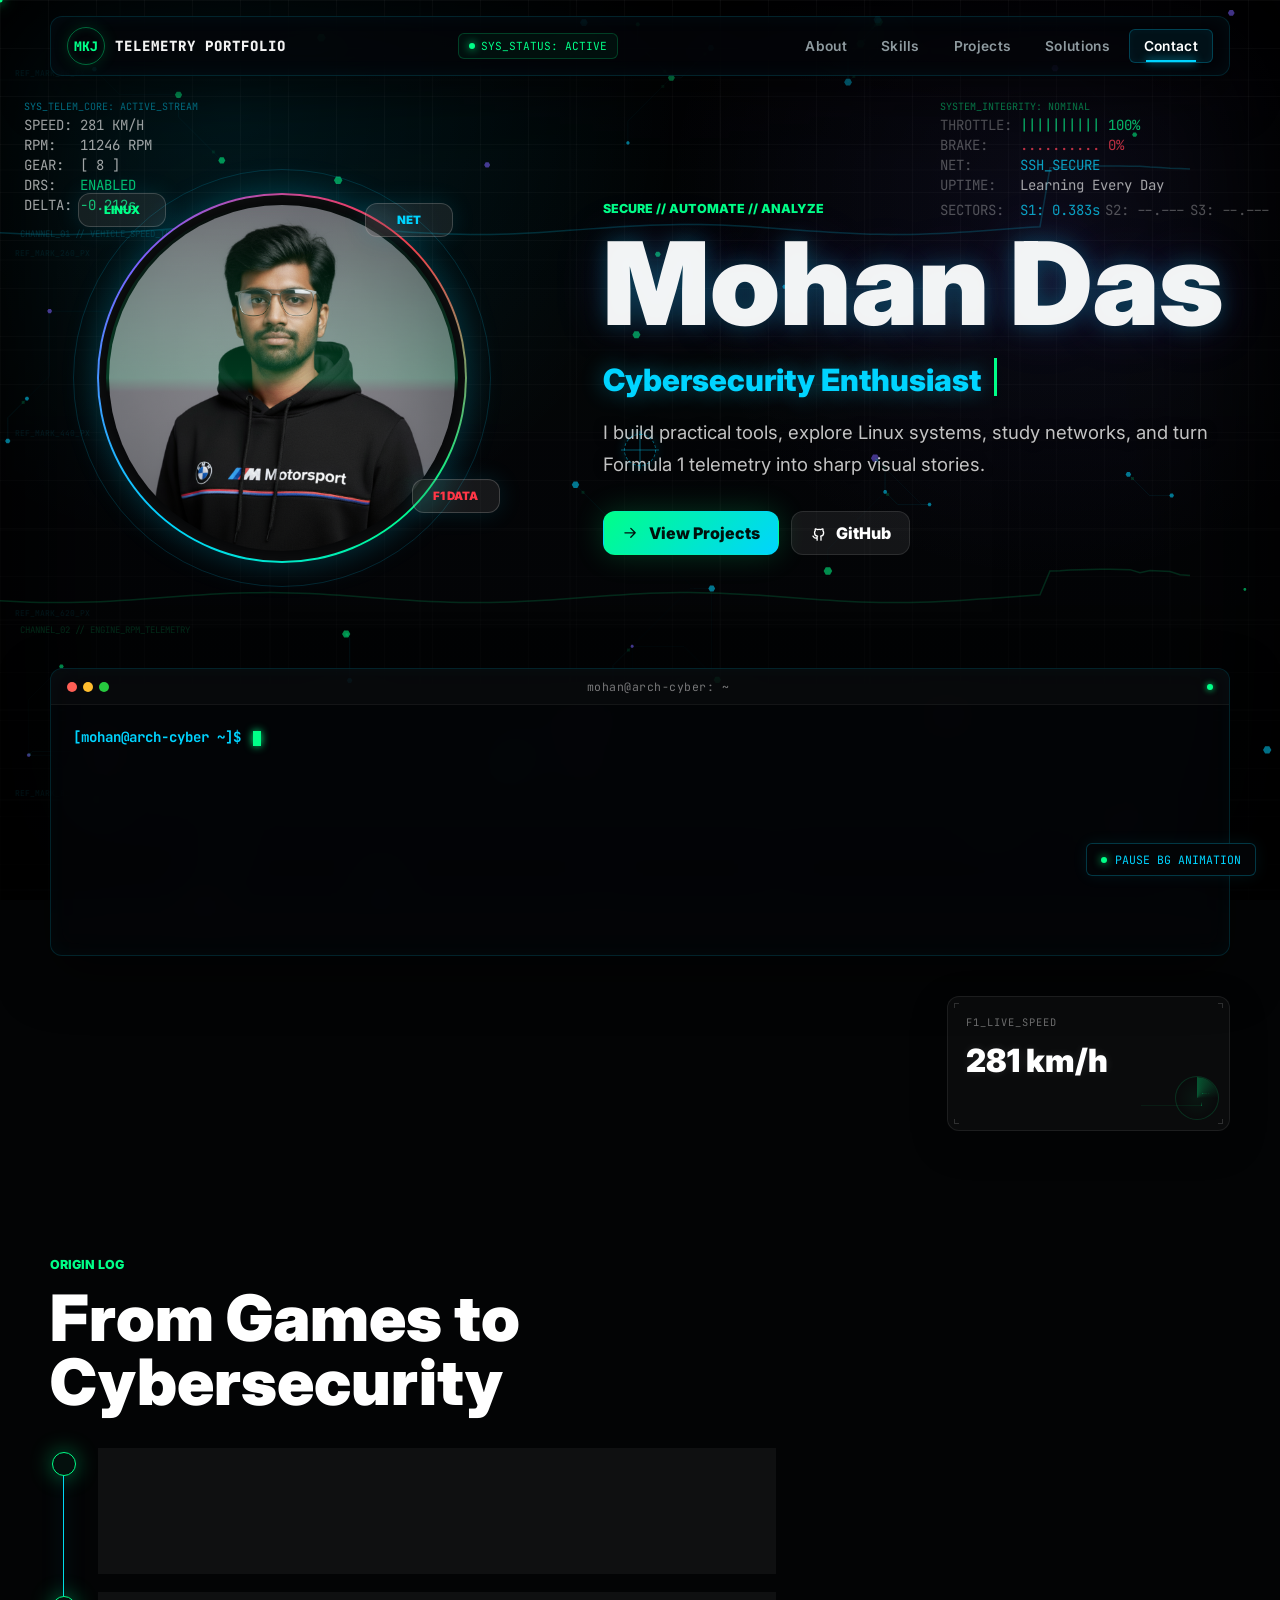
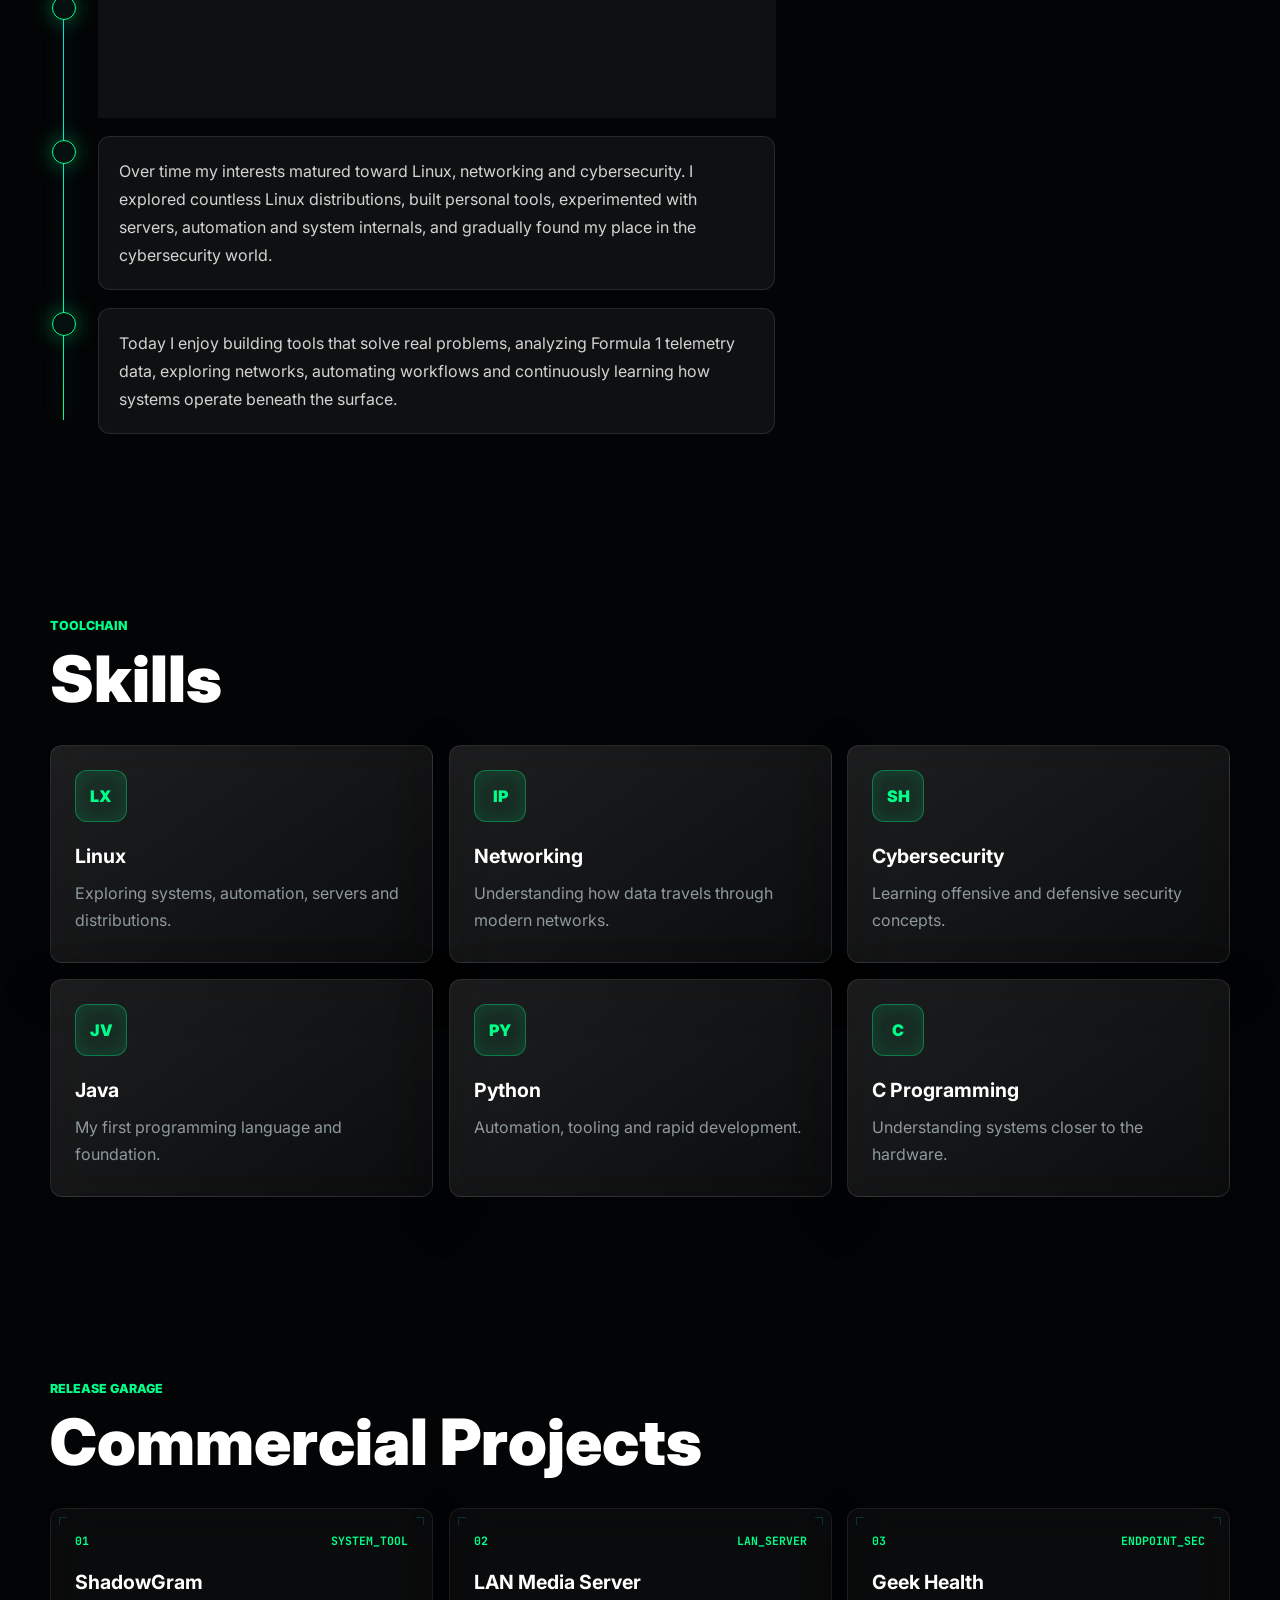
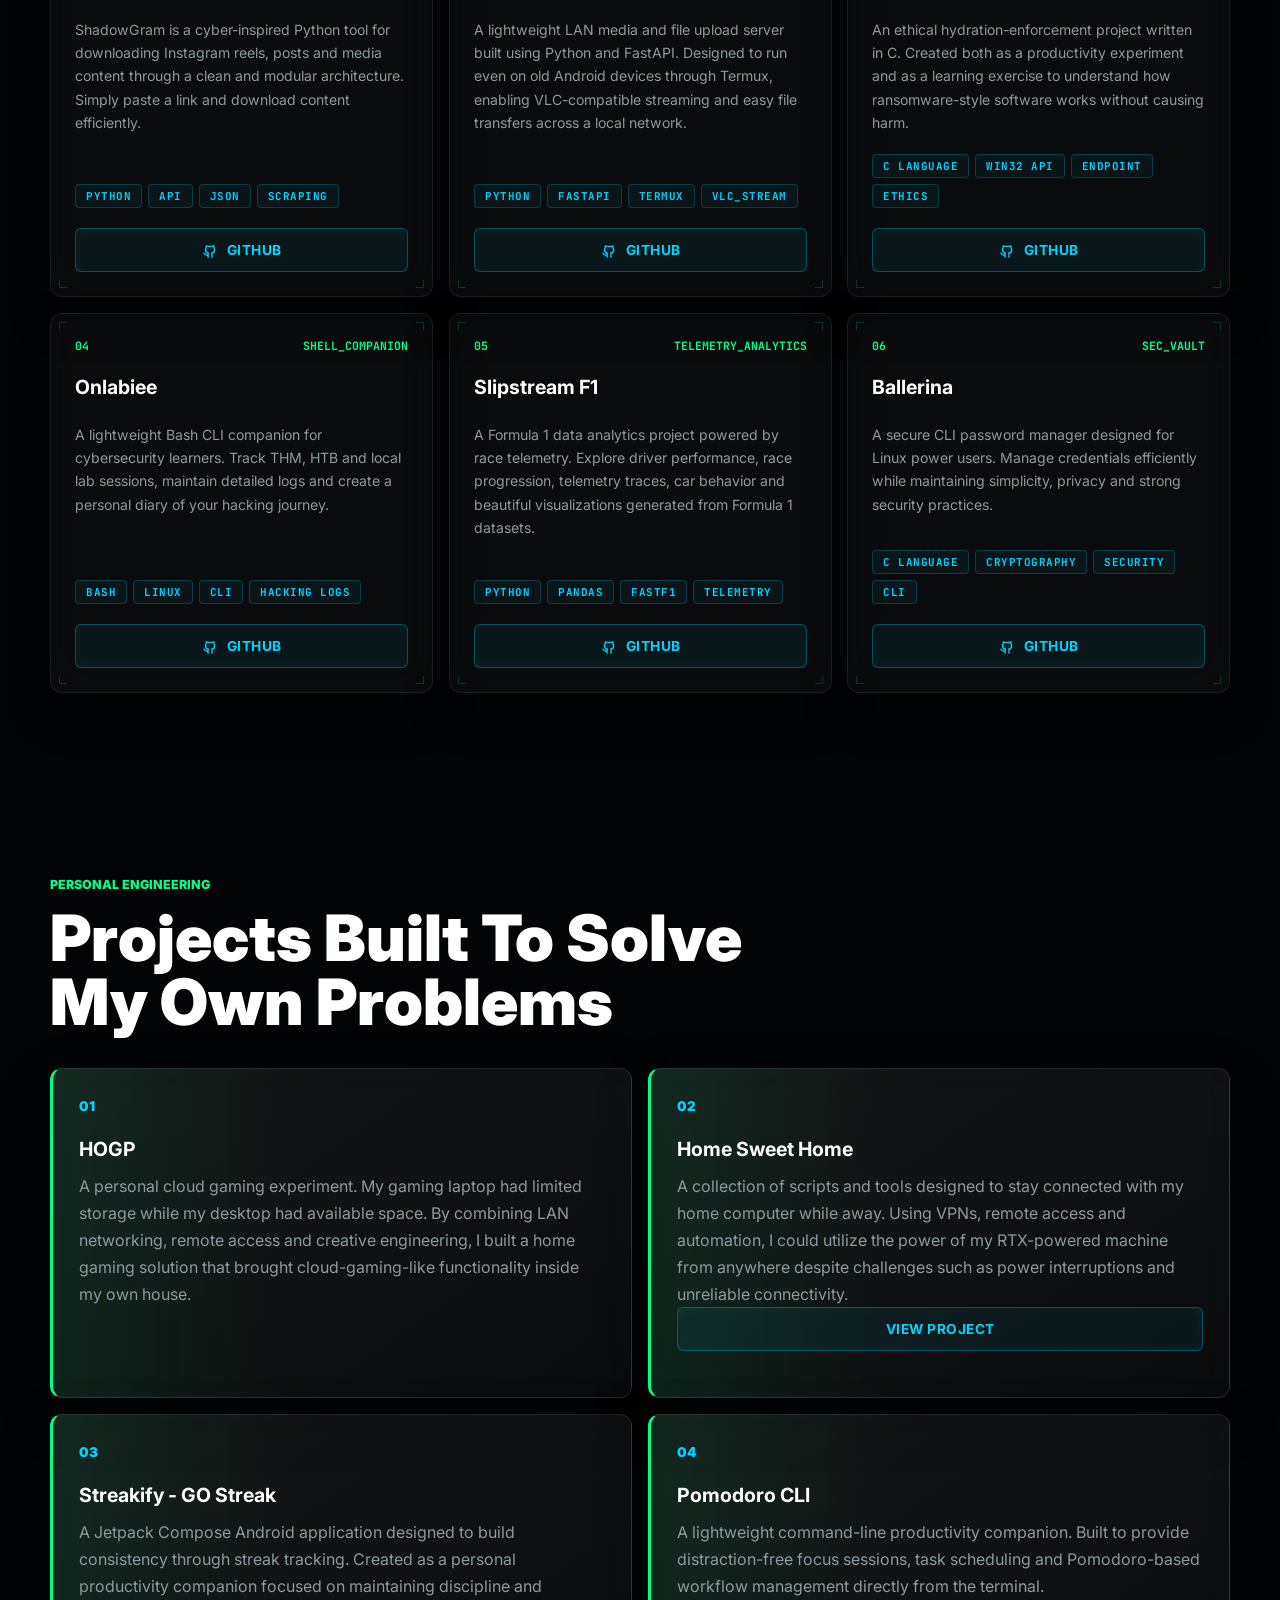
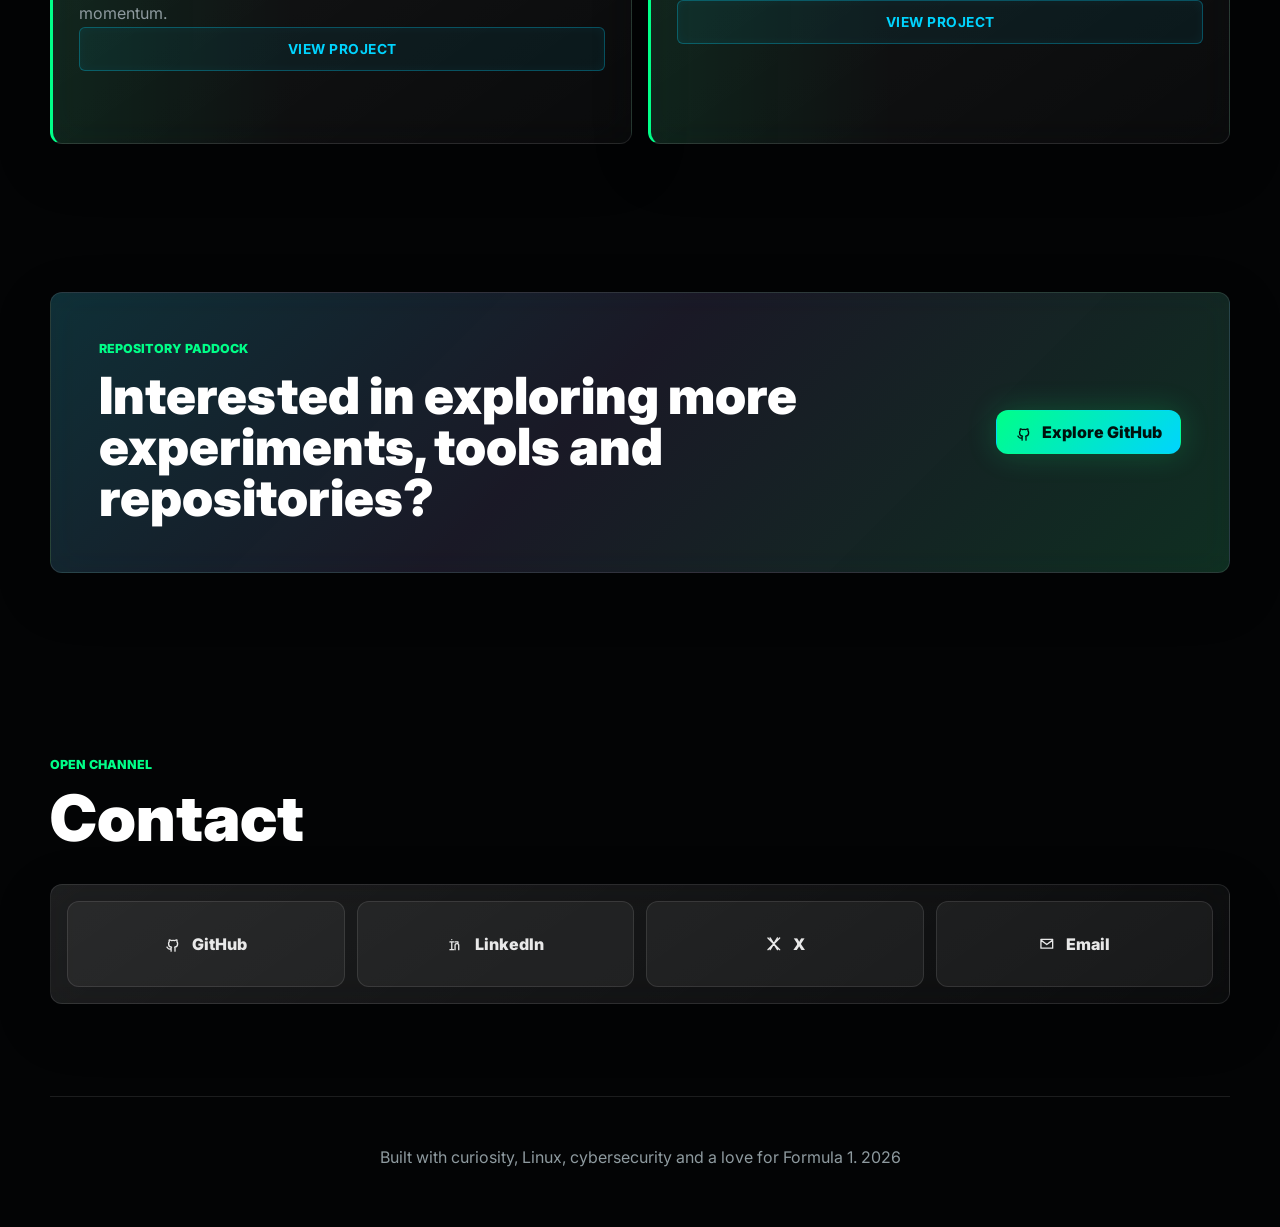
==== commit 3e54e000: "Add project link to GitHub in the portfolio" ====
--- a/new/index.html
+++ b/new/index.html
@@ -375,7 +375,10 @@
             <span class="tech-badge">FastF1</span>
             <span class="tech-badge">Telemetry</span>
           </div>
-          <span class="project-status">Pit Lane Build</span>
+          <a class="project-link" href="https://github.com/Mohandas-KJ/Slipstream-F1" target="_blank" rel="noreferrer">
+            <svg viewBox="0 0 24 24" aria-hidden="true"><path d="M9 19c-4 1.2-4-2-5-2.5M15 22v-3.5c0-1 .1-1.4-.5-2 2-.2 4.1-1 4.1-4.7 0-1-.4-1.9-1-2.6.1-.3.5-1.3-.1-2.6 0 0-.8-.3-2.7 1a9.4 9.4 0 0 0-4.8 0c-1.9-1.3-2.7-1-2.7-1-.6 1.3-.2 2.3-.1 2.6-.7.7-1 1.6-1 2.6 0 3.7 2.1 4.5 4.1 4.7-.3.3-.6.8-.6 1.6V22"/></svg>
+            GitHub
+          </a>
         </article>
         <article class="project-card reveal">
           <div class="card-corner tl"></div>
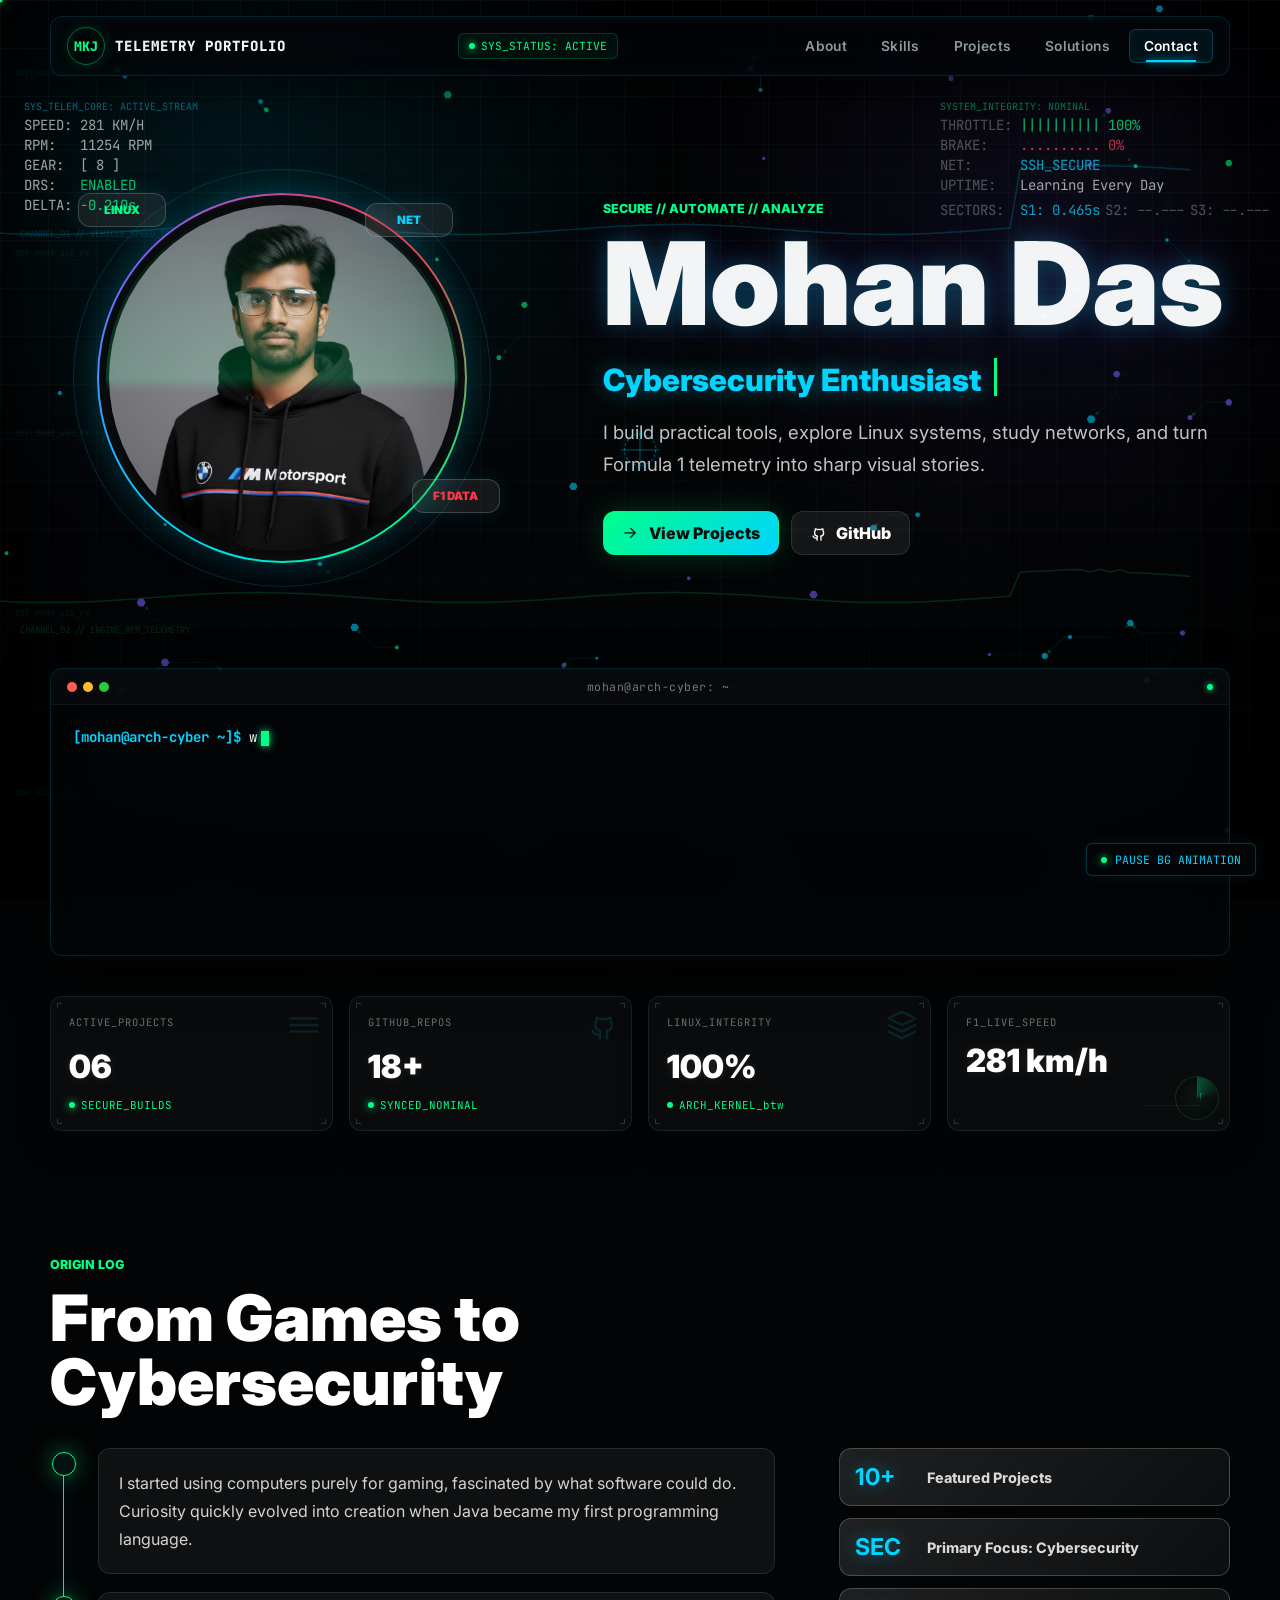
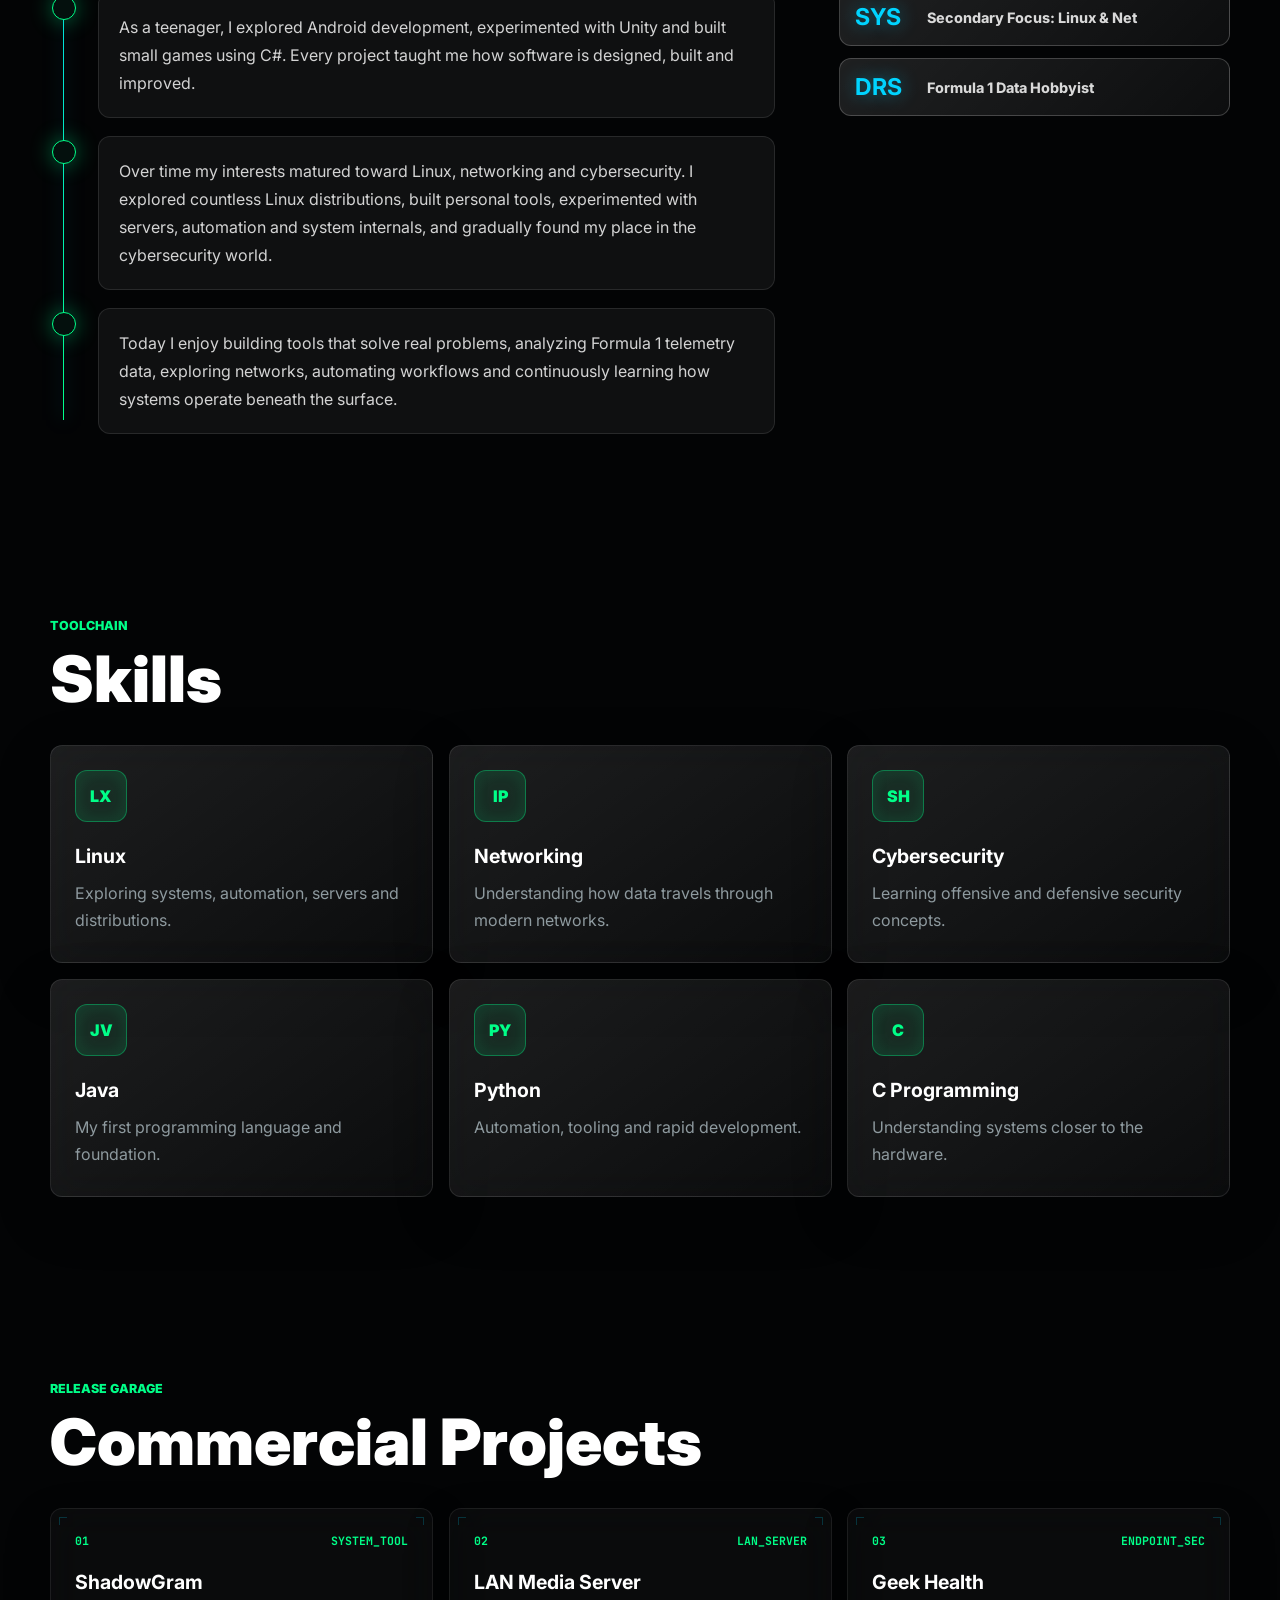
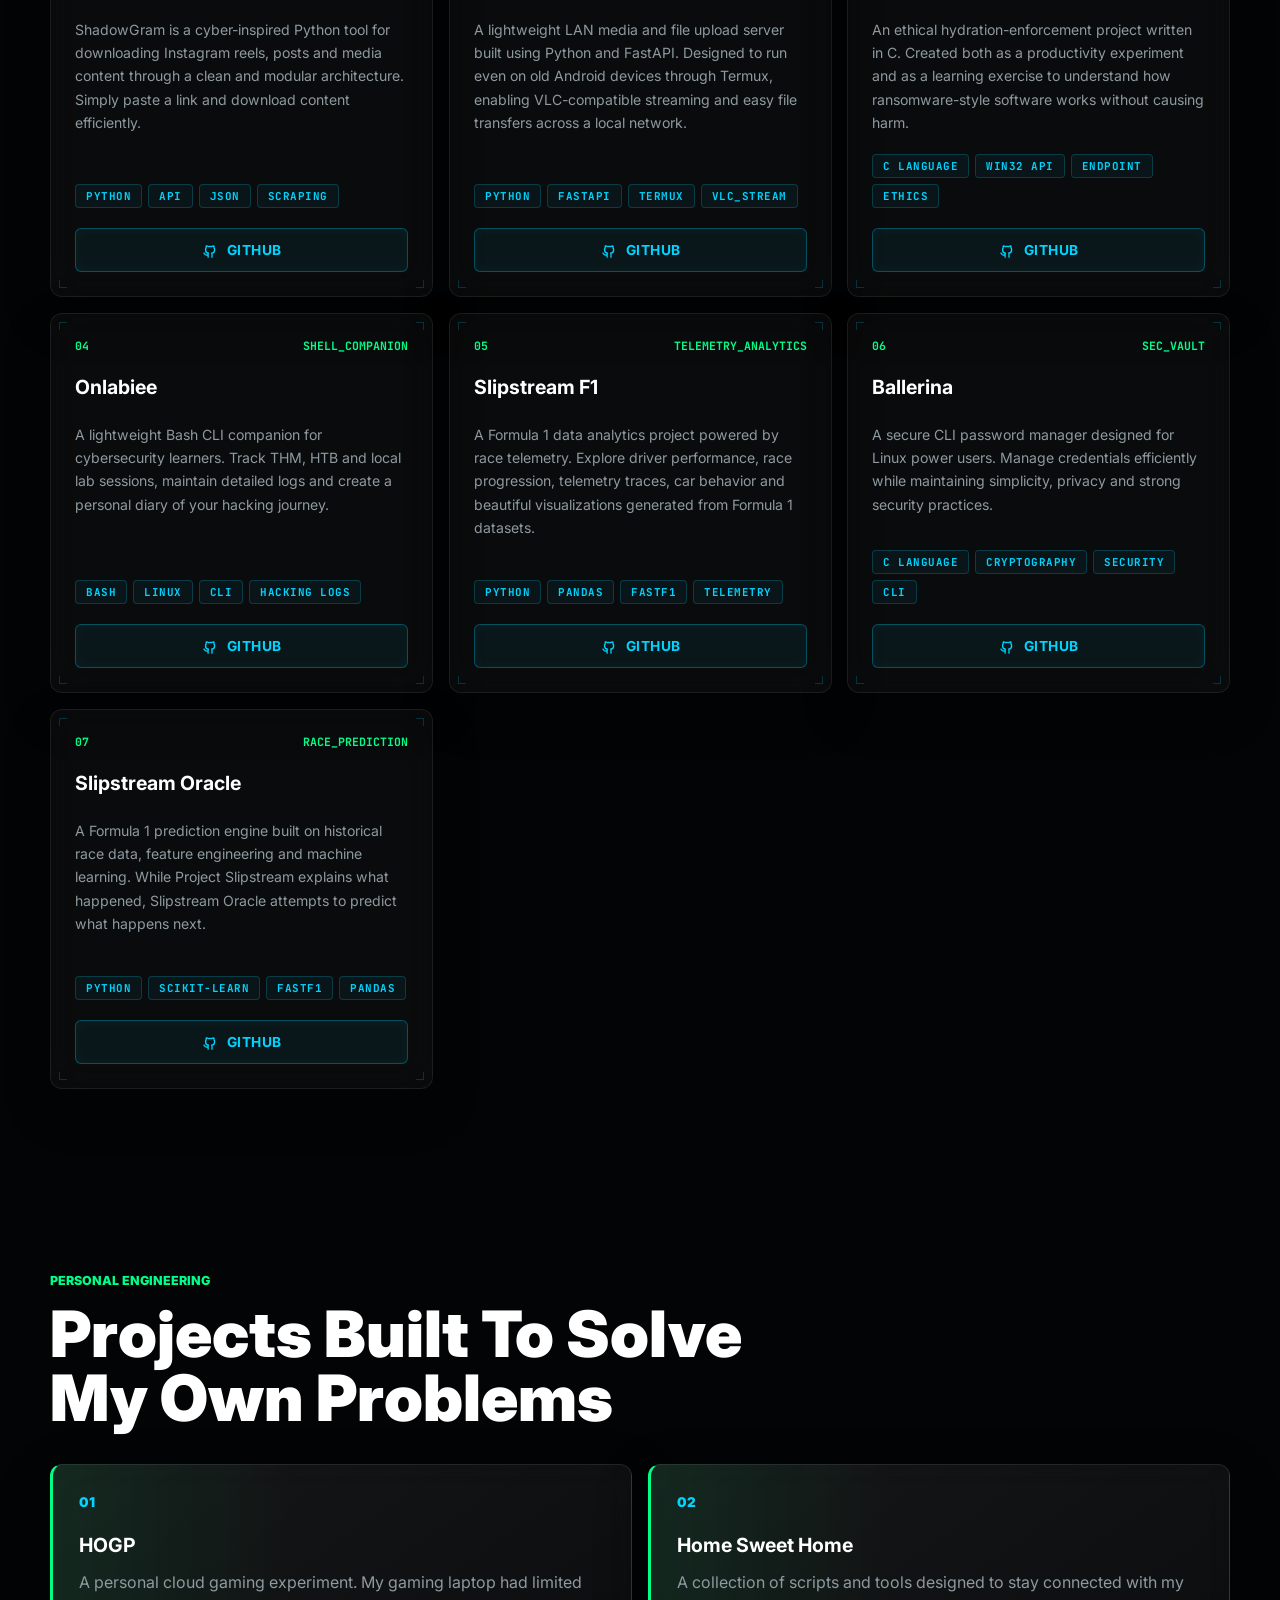
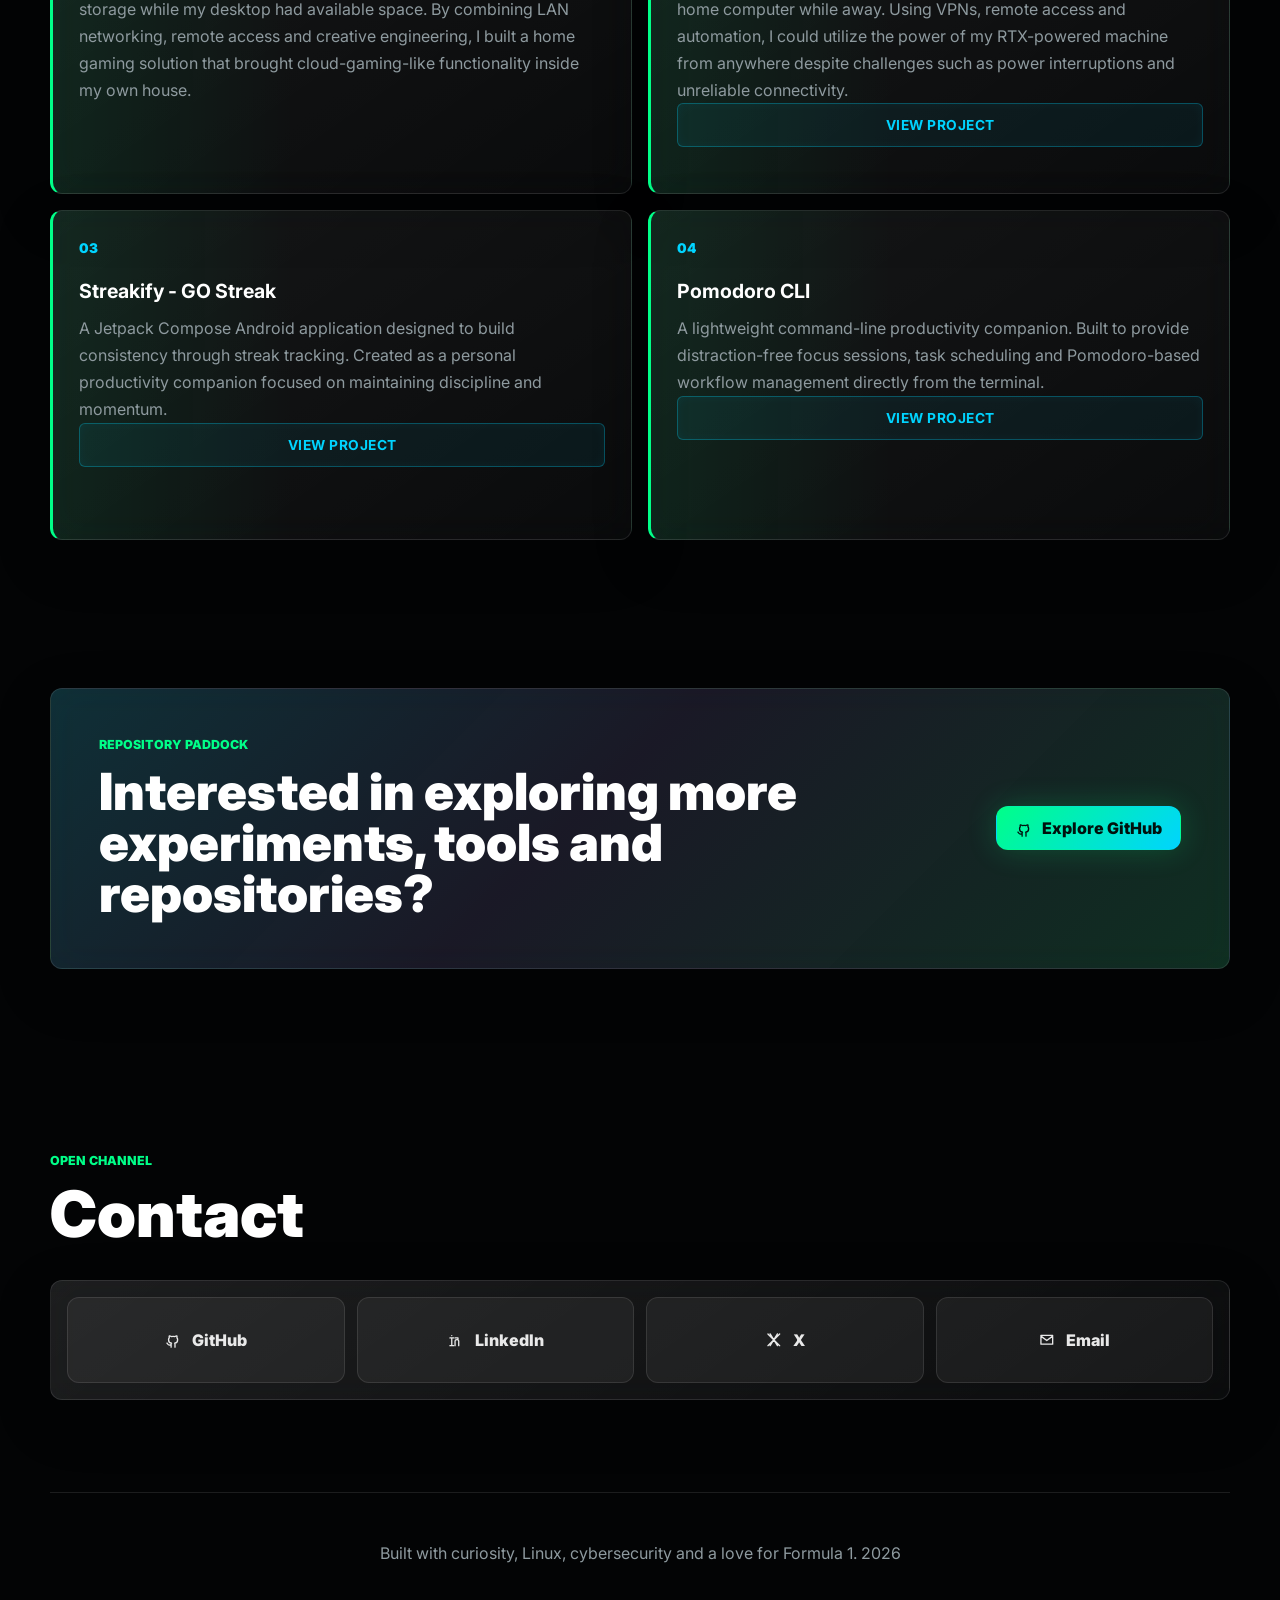
==== commit 3dc0fb03: "Add Slipstream Oracle project card to portfolio" ====
--- a/new/index.html
+++ b/new/index.html
@@ -399,6 +399,25 @@
             GitHub
           </a>
         </article>
+        <article class="project-card reveal">
+          <div class="card-corner tl"></div>
+          <div class="card-corner tr"></div>
+          <div class="card-corner bl"></div>
+          <div class="card-corner br"></div>
+          <div class="project-topline"><span>07</span><span>RACE_PREDICTION</span></div>
+          <h3>Slipstream Oracle</h3>
+          <p>A Formula 1 prediction engine built on historical race data, feature engineering and machine learning. While Project Slipstream explains what happened, Slipstream Oracle attempts to predict what happens next.</p>
+          <div class="project-tech-badges">
+            <span class="tech-badge">Python</span>
+            <span class="tech-badge">Scikit-learn</span>
+            <span class="tech-badge">FastF1</span>
+            <span class="tech-badge">Pandas</span>
+          </div>
+          <a class="project-link" href="https://github.com/Mohandas-KJ/Slipstream-Oracle" target="_blank" rel="noreferrer">
+            <svg viewBox="0 0 24 24" aria-hidden="true"><path d="M9 19c-4 1.2-4-2-5-2.5M15 22v-3.5c0-1 .1-1.4-.5-2 2-.2 4.1-1 4.1-4.7 0-1-.4-1.9-1-2.6.1-.3.5-1.3-.1-2.6 0 0-.8-.3-2.7 1a9.4 9.4 0 0 0-4.8 0c-1.9-1.3-2.7-1-2.7-1-.6 1.3-.2 2.3-.1 2.6-.7.7-1 1.6-1 2.6 0 3.7 2.1 4.5 4.1 4.7-.3.3-.6.8-.6 1.6V22"/></svg>
+            GitHub
+          </a>
+        </article>
       </div>
     </section>
 
